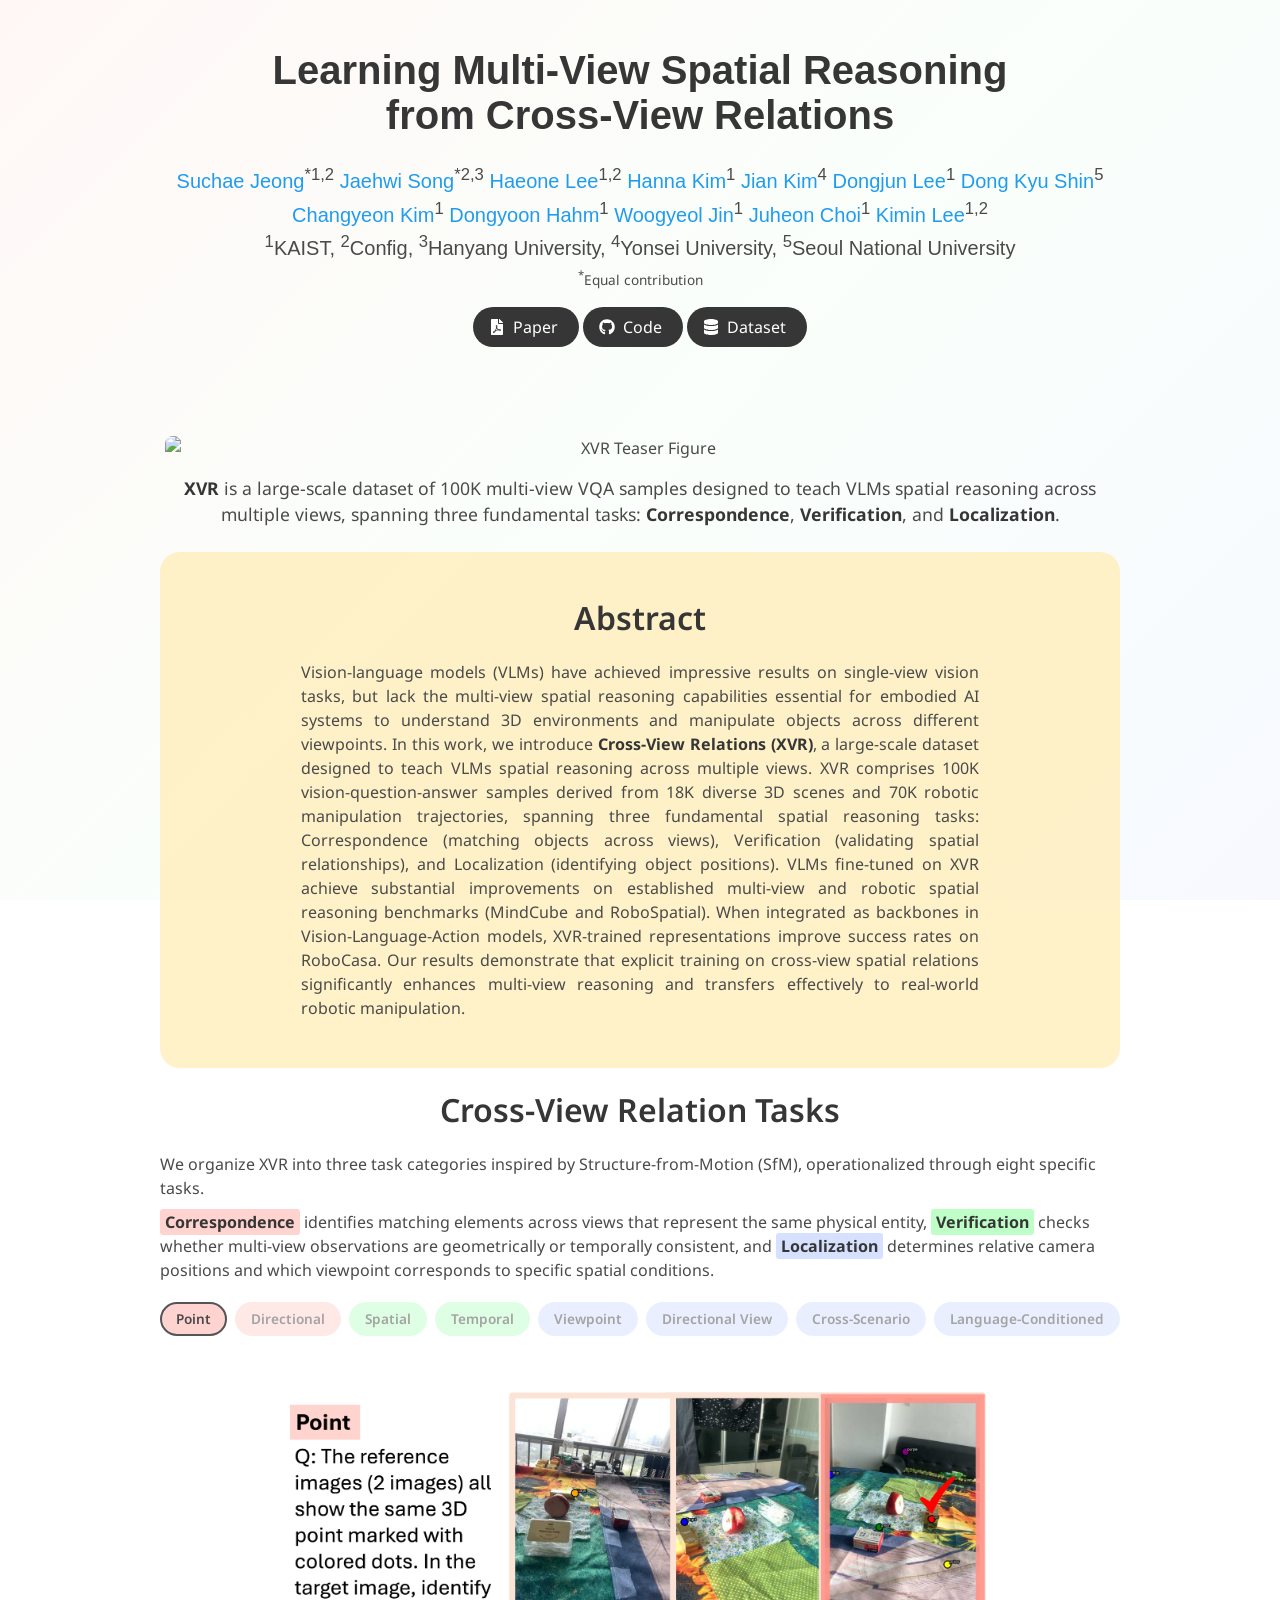
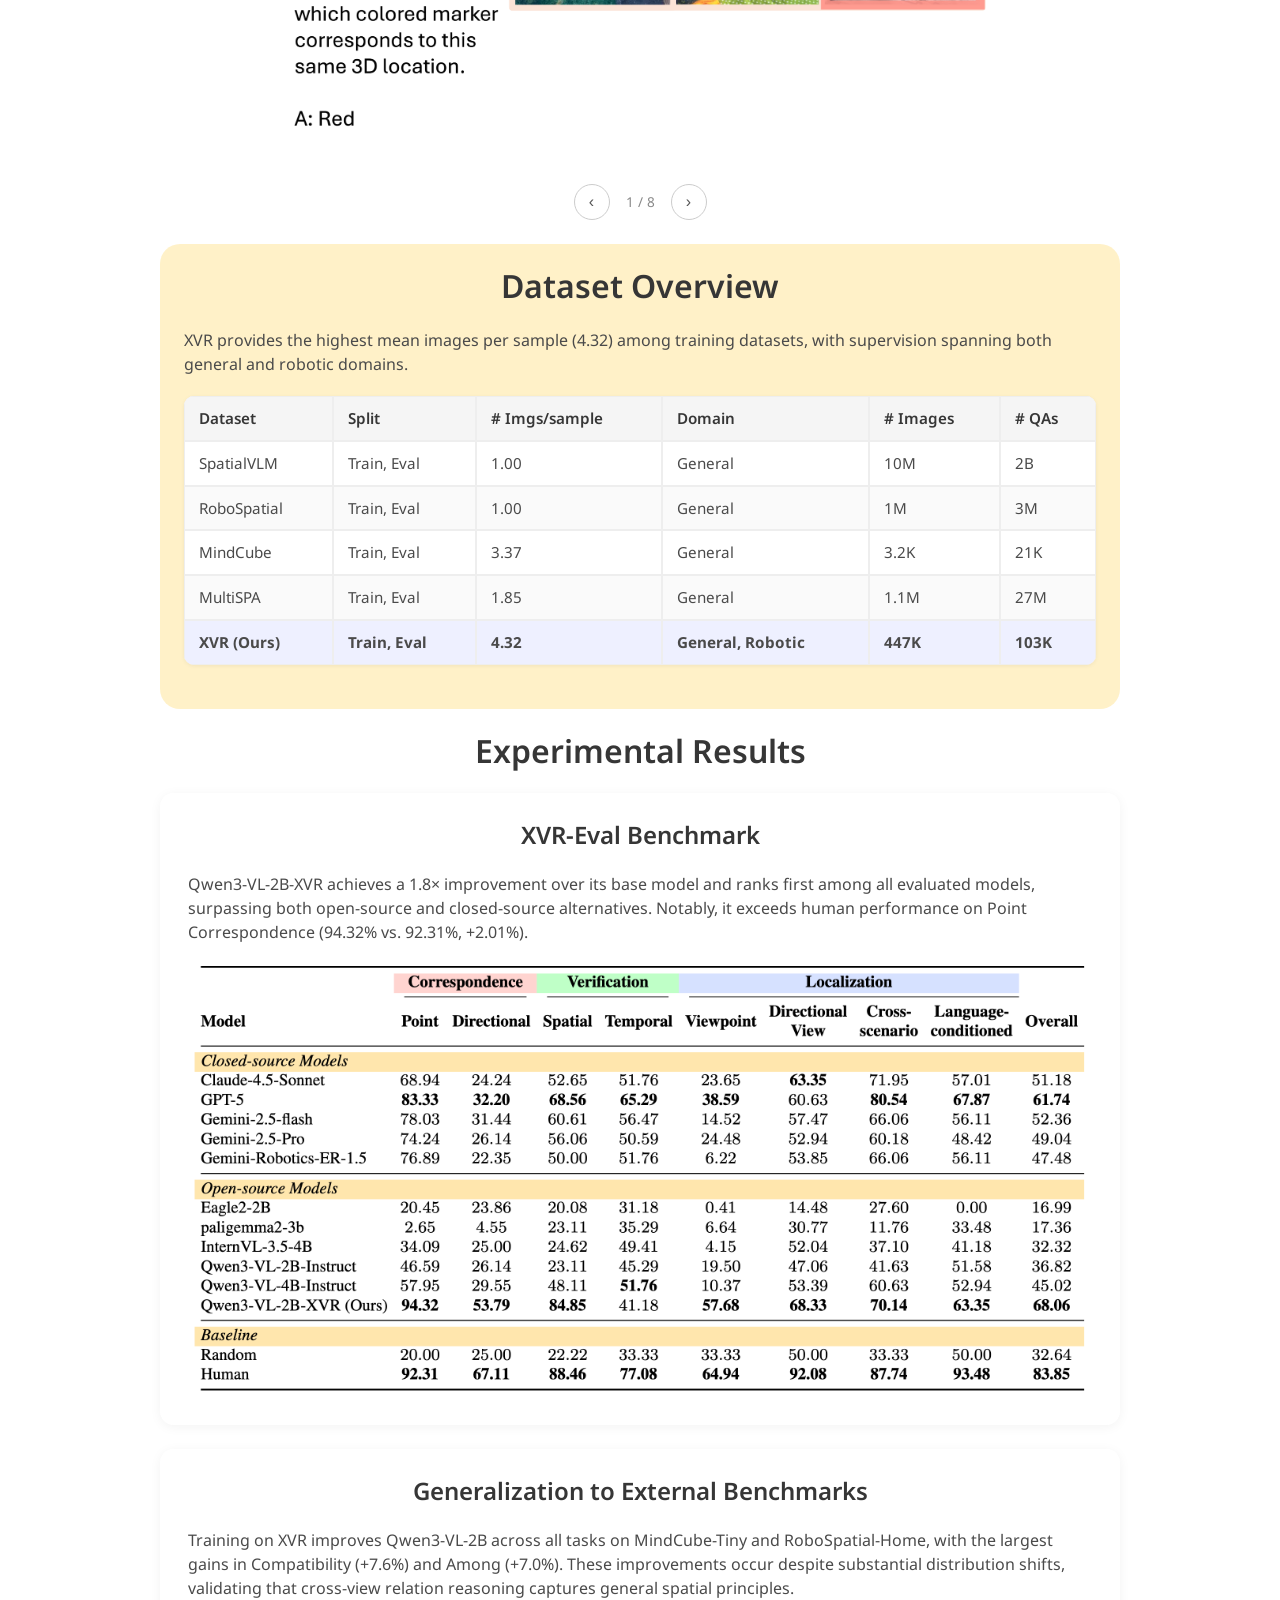
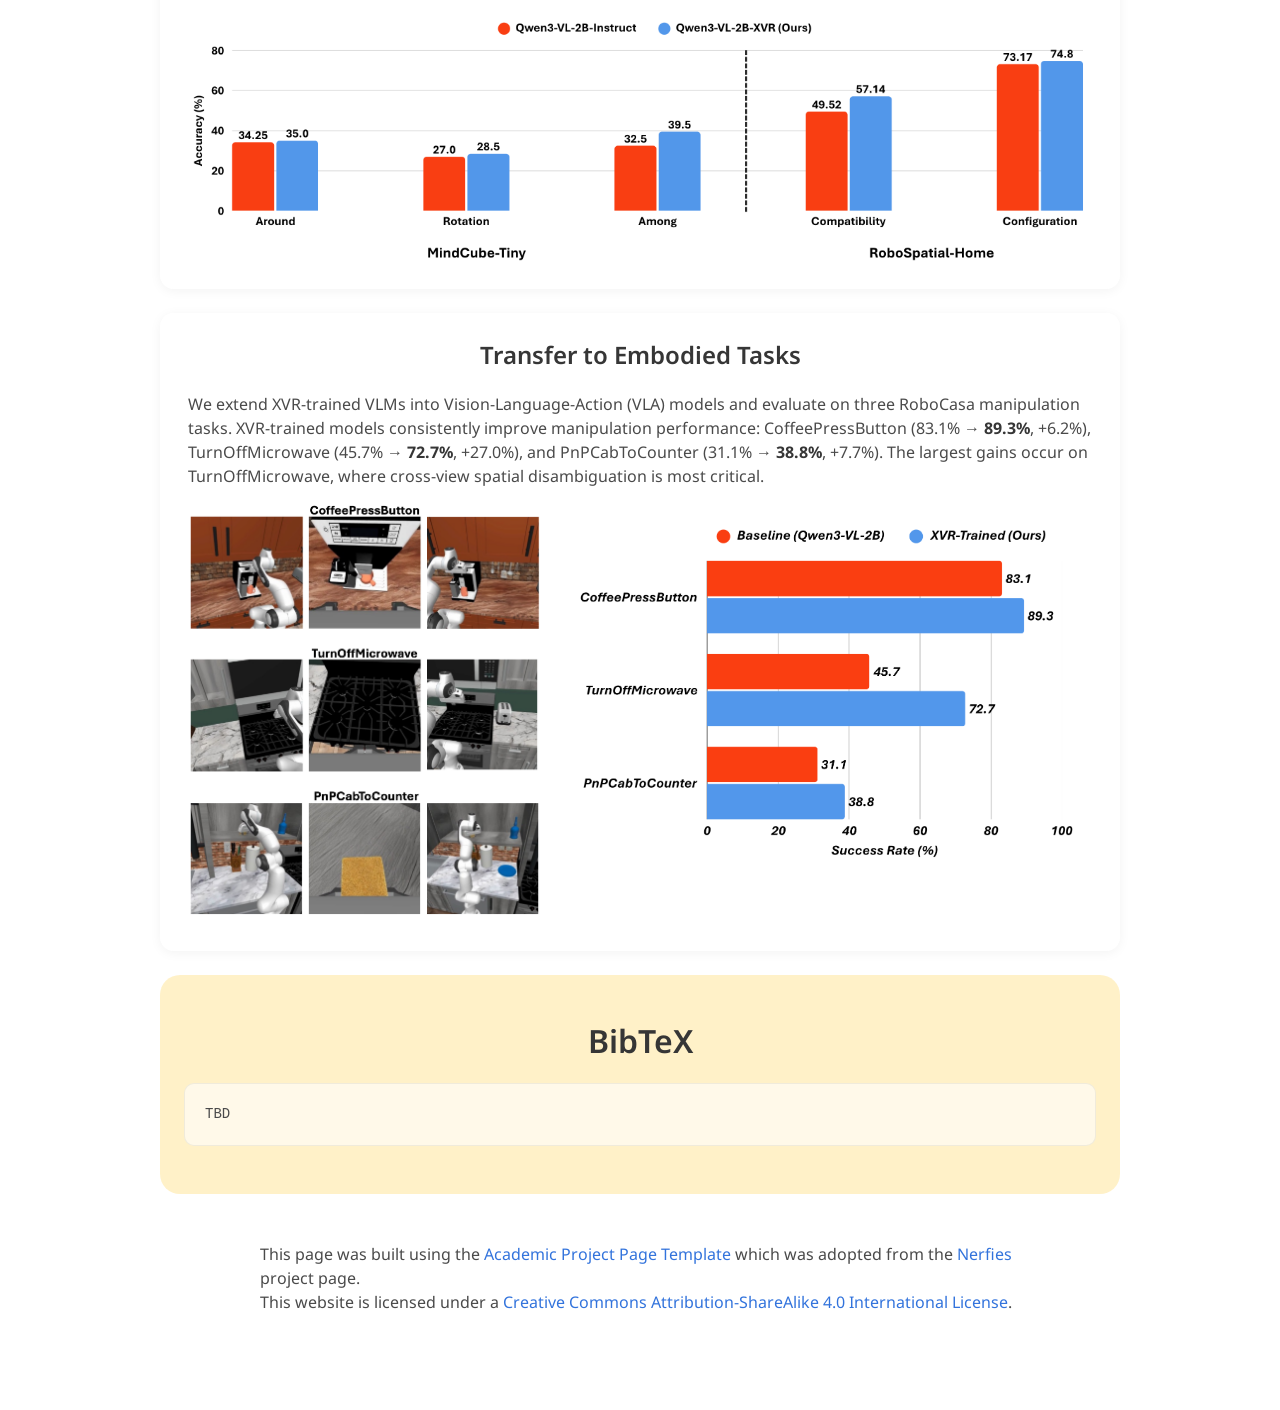
==== index.html @ e88193cd "style: tune card section background to warm yellow with 0.9 opacity" ====
<!doctype html>
<html>
  <head>
    <meta charset="utf-8" />
    <meta
      name="description"
      content="XVR is a large-scale dataset of 100K multi-view VQA samples designed to teach VLMs spatial reasoning across multiple views."
    />
    <meta
      property="og:title"
      content="Learning Multi-View Spatial Reasoning from Cross-View Relations"
    />
    <meta
      property="og:description"
      content="XVR: Cross-View Relations Dataset"
    />
    <meta property="og:url" content="https://cross-view-relations.github.io/" />
    <meta property="og:image" content="static/images/teaser.png" />
    <meta property="og:image:width" content="1200" />
    <meta property="og:image:height" content="630" />

    <meta
      name="keywords"
      content="multi-view spatial reasoning, VLM, cross-view relations, dataset, robotics"
    />
    <meta name="viewport" content="width=device-width, initial-scale=1" />
    <title>
      XVR: Learning Multi-View Spatial Reasoning from Cross-View Relations
    </title>
    <link rel="icon" type="image/png" href="static/images/xvr.png" />
    <link
      href="https://fonts.googleapis.com/css?family=Google+Sans|Noto+Sans|Castoro"
      rel="stylesheet"
    />

    <style>
      /* Smooth scroll */
      html {
        scroll-behavior: smooth;
      }

      img {
        max-width: 100%;
        height: auto;
      }

      /* Full page gradient background */
      body {
        background: linear-gradient(135deg,
          rgba(255,212,208,0.18) 0%,
          rgba(190,255,200,0.08) 50%,
          rgba(214,225,255,0.2) 100%);
        background-attachment: fixed;
      }

      /* Card sections */
      .card-section {
        background-color: rgba(255,240,195,0.9) !important;
        border-radius: 20px;
        max-width: 960px;
        margin: 0 auto;
      }

      /* Rounded corners on content images */
      .container img {
        border-radius: 8px;
      }

      /* Hero gradient using paper's 3 task colors */
      .hero-top {
        position: relative;
      }

      /* Sticky mini nav */
      .mini-nav {
        position: fixed;
        top: 0;
        left: 0;
        right: 0;
        z-index: 100;
        background: rgba(255,255,255,0.92);
        backdrop-filter: blur(10px);
        -webkit-backdrop-filter: blur(10px);
        border-bottom: 1px solid rgba(0,0,0,0.06);
        padding: 8px 0;
        transform: translateY(-100%);
        transition: transform 0.3s;
      }
      .mini-nav.is-visible {
        transform: translateY(0);
      }
      .mini-nav-inner {
        display: flex;
        justify-content: center;
        gap: 24px;
        font-size: 0.85em;
        font-weight: 500;
      }
      .mini-nav-inner a {
        color: #555;
        text-decoration: none;
        transition: color 0.2s;
      }
      .mini-nav-inner a:hover {
        color: #111;
      }

      /* Fade-in on scroll */
      .fade-section {
        opacity: 0;
        transform: translateY(24px);
        transition: opacity 0.6s ease, transform 0.6s ease;
      }
      .fade-section.is-visible {
        opacity: 1;
        transform: translateY(0);
      }

      /* Result cards */
      .result-card {
        background: rgba(255,255,255,0.6);
        border-radius: 14px;
        padding: 28px;
        box-shadow: 0 2px 12px rgba(0,0,0,0.05);
        margin-top: 24px;
      }
      .result-card h3 {
        margin-top: 0 !important;
      }

      .dataset-table {
        width: 100%;
        border-collapse: separate;
        border-spacing: 0;
        margin: 20px 0;
        font-size: 0.95em;
        border-radius: 10px;
        overflow: hidden;
        box-shadow: 0 1px 4px rgba(0,0,0,0.06);
      }

      .dataset-table th,
      .dataset-table td {
        border: 1px solid #eee;
        padding: 10px 14px;
        text-align: center;
      }

      .dataset-table th {
        background-color: #f5f5f5;
        color: #363636;
        font-weight: 600;
      }

      .dataset-table tr:nth-child(even) {
        background-color: #fafafa;
      }

      .dataset-table tr:nth-child(odd) {
        background-color: #ffffff;
      }

      .dataset-table tr:last-child {
        font-weight: bold;
        background-color: #eef0ff;
      }

      .robocasa-row {
        display: flex;
        gap: 20px;
        align-items: flex-start;
        margin-top: 15px;
      }
      .robocasa-row > div:first-child {
        flex: 4;
      }
      .robocasa-row > div:last-child {
        flex: 6;
      }
      @media (max-width: 768px) {
        .robocasa-row {
          flex-direction: column;
        }
      }

      /* Task viewer */
      .task-viewer {
        margin-top: 20px;
      }
      .task-pills {
        display: flex;
        justify-content: center;
        gap: 8px;
        flex-wrap: wrap;
        margin-bottom: 16px;
      }
      .task-pill {
        padding: 5px 14px;
        border-radius: 20px;
        font-size: 0.85em;
        font-weight: 600;
        cursor: pointer;
        border: 2px solid transparent;
        opacity: 0.5;
        transition: opacity 0.2s, border-color 0.2s;
        user-select: none;
      }
      .task-pill:hover {
        opacity: 0.8;
      }
      .task-pill.is-active {
        opacity: 1;
        border-color: #555;
      }
      .task-slide {
        display: none;
        text-align: center;
        height: 420px;
        align-items: center;
        justify-content: center;
      }
      .task-slide.is-active {
        display: flex;
      }
      .task-slide img {
        max-width: 700px;
        max-height: 420px;
        display: inline-block;
        object-fit: contain;
      }
      .task-nav {
        display: flex;
        justify-content: center;
        align-items: center;
        gap: 16px;
        margin-top: 12px;
      }
      .task-nav button {
        background: none;
        border: 1px solid #ccc;
        border-radius: 50%;
        width: 36px;
        height: 36px;
        cursor: pointer;
        font-size: 1em;
        color: #555;
        transition: background 0.2s;
      }
      .task-nav button:hover {
        background: #f0f0f0;
      }
      .task-nav .task-counter {
        font-size: 0.85em;
        color: #888;
      }

      /* BibTeX block */
      #BibTeX pre {
        border-radius: 10px;
        background: rgba(255,255,255,0.6);
        border: 1px solid rgba(0,0,0,0.06);
        padding: 20px;
      }

      /* Transparent backgrounds for non-card sections */
      .hero:not(.card-section),
      .section:not(.card-section),
      .footer {
        background-color: transparent !important;
      }
    </style>

    <link rel="stylesheet" href="static/css/bulma.min.css" />
    <link rel="stylesheet" href="static/css/bulma-carousel.min.css" />
    <link rel="stylesheet" href="static/css/bulma-slider.min.css" />
    <link rel="stylesheet" href="static/css/fontawesome.all.min.css" />
    <link
      rel="stylesheet"
      href="https://cdn.jsdelivr.net/gh/jpswalsh/academicons@1/css/academicons.min.css"
    />
    <link rel="stylesheet" href="static/css/index.css" />

    <script src="https://ajax.googleapis.com/ajax/libs/jquery/3.5.1/jquery.min.js"></script>
    <script defer src="static/js/fontawesome.all.min.js"></script>
    <script src="static/js/bulma-carousel.min.js"></script>
    <script src="static/js/bulma-slider.min.js"></script>
    <script src="static/js/index.js"></script>
  </head>

  <body>
    <!-- Mini Navigation -->
    <nav class="mini-nav" id="miniNav">
      <div class="mini-nav-inner">
        <a href="#abstract">Abstract</a>
        <a href="#tasks">Tasks</a>
        <a href="#dataset">Dataset</a>
        <a href="#results">Results</a>
        <a href="#BibTeX">BibTeX</a>
      </div>
    </nav>

    <div class="hero-top">
    <!-- Hero Section -->
    <section class="hero">
      <div class="hero-body">
        <div class="container is-max-desktop">
          <div class="columns is-centered">
            <div class="column has-text-centered">
              <h2 class="title is-2 publication-title">
                Learning Multi-View Spatial Reasoning<br />from Cross-View
                Relations
              </h2>
              <div class="is-size-5 publication-authors">
                <span class="author-block"
                  ><a
                    href="https://sites.google.com/view/suchaejeong"
                    target="_blank"
                    >Suchae Jeong</a
                  ><sup>*1,2</sup></span
                >
                <span class="author-block"
                  ><a href="https://songjaehwi.github.io/" target="_blank"
                    >Jaehwi Song</a
                  ><sup>*2,3</sup></span
                >
                <span class="author-block"
                  ><a href="http://haeone.site/" target="_blank">Haeone Lee</a
                  ><sup>1,2</sup></span
                >
                <span class="author-block"
                  ><a href="https://gkssk3654.github.io/hanna/" target="_blank"
                    >Hanna Kim</a
                  ><sup>1</sup></span
                >
                <span class="author-block"
                  ><a href="https://jiankimr.github.io/" target="_blank"
                    >Jian Kim</a
                  ><sup>4</sup></span
                >
                <span class="author-block"
                  ><a href="https://dgjun32.github.io/" target="_blank"
                    >Dongjun Lee</a
                  ><sup>1</sup></span
                >
                <span class="author-block"
                  ><a href="https://donkeyu99.github.io/" target="_blank"
                    >Dong Kyu Shin</a
                  ><sup>5</sup></span
                >
                <span class="author-block"
                  ><a href="https://changyeon.site" target="_blank"
                    >Changyeon Kim</a
                  ><sup>1</sup></span
                >
                <span class="author-block"
                  ><a href="https://hahmdy.github.io" target="_blank"
                    >Dongyoon Hahm</a
                  ><sup>1</sup></span
                >
                <span class="author-block"
                  ><a href="https://wls04.github.io/" target="_blank"
                    >Woogyeol Jin</a
                  ><sup>1</sup></span
                >
                <span class="author-block"
                  ><a href="https://juheonchoi.com/" target="_blank"
                    >Juheon Choi</a
                  ><sup>1</sup></span
                >
                <span class="author-block"
                  ><a
                    href="https://sites.google.com/view/kiminlee"
                    target="_blank"
                    >Kimin Lee</a
                  ><sup>1,2</sup></span
                >
              </div>

              <div class="is-size-5 publication-authors">
                <span class="author-block"><sup>1</sup>KAIST,</span>
                <span class="author-block"><sup>2</sup>Config,</span>
                <span class="author-block"
                  ><sup>3</sup>Hanyang University,</span
                >
                <span class="author-block"><sup>4</sup>Yonsei University,</span>
                <span class="author-block"
                  ><sup>5</sup>Seoul National University</span
                >
              </div>

              <div style="font-size: 0.85rem; margin-top: 4px">
                <sup>*</sup>Equal contribution
              </div>

              <div class="column has-text-centered">
                <div class="publication-links">
                  <!-- Paper link -->
                  <span class="link-block">
                    <a
                      href="https://arxiv.org/pdf/2603.27967"
                      target="_blank"
                      class="external-link button is-normal is-rounded is-dark"
                    >
                      <span class="icon">
                        <i class="fas fa-file-pdf"></i>
                      </span>
                      <span>Paper</span>
                    </a>
                  </span>

                  <!-- Code link -->
                  <span class="link-block">
                    <a
                      href="https://github.com/songjaehwi/XVR"
                      class="external-link button is-normal is-rounded is-dark"
                    >
                      <span class="icon"><i class="fab fa-github"></i></span>
                      <span>Code</span>
                    </a>
                  </span>

                  <!-- Dataset link -->
                  <span class="link-block">
                    <a
                      href="https://cross-view-relations.github.io"
                      class="external-link button is-normal is-rounded is-dark"
                    >
                      <span class="icon"><i class="fas fa-database"></i></span>
                      <span>Dataset</span>
                    </a>
                  </span>
                </div>
              </div>
            </div>
          </div>
        </div>
      </div>
    </section>
    <!-- End Hero Section -->

    <!-- Teaser Section -->
    <section class="hero is-small">
      <div class="hero-body">
        <div class="container is-max-desktop has-text-centered">
          <img
            src="static/images/teaser.png"
            alt="XVR Teaser Figure"
            style="
              display: block;
              margin: 0 auto;
              width: 100%;
              height: auto;
              max-width: 950px;
            "
          />
          <p
            class="has-text-centered"
            style="margin-top: 15px; font-size: 1.1em"
          >
            <strong>XVR</strong> is a large-scale dataset of 100K multi-view VQA
            samples designed to teach VLMs spatial reasoning across multiple
            views, spanning three fundamental tasks:
            <strong>Correspondence</strong>, <strong>Verification</strong>, and
            <strong>Localization</strong>.
          </p>
        </div>
      </div>
    </section>
    <!-- End Teaser Section -->
    </div>

    <!-- Abstract -->
    <section class="section hero card-section fade-section" id="abstract">
      <div class="container is-max-desktop">
        <div class="columns is-centered has-text-centered is-vcentered">
          <div class="column is-three-quarters">
            <h2 class="title is-3">Abstract</h2>
            <div class="content has-text-justified">
              <p>
                Vision-language models (VLMs) have achieved impressive results
                on single-view vision tasks, but lack the multi-view spatial
                reasoning capabilities essential for embodied AI systems to
                understand 3D environments and manipulate objects across
                different viewpoints. In this work, we introduce
                <strong>Cross-View Relations (XVR)</strong>, a large-scale
                dataset designed to teach VLMs spatial reasoning across multiple
                views. XVR comprises 100K vision-question-answer samples derived
                from 18K diverse 3D scenes and 70K robotic manipulation
                trajectories, spanning three fundamental spatial reasoning
                tasks: Correspondence (matching objects across views),
                Verification (validating spatial relationships), and
                Localization (identifying object positions). VLMs fine-tuned on
                XVR achieve substantial improvements on established multi-view
                and robotic spatial reasoning benchmarks (MindCube and
                RoboSpatial). When integrated as backbones in
                Vision-Language-Action models, XVR-trained representations
                improve success rates on RoboCasa. Our results demonstrate that
                explicit training on cross-view spatial relations significantly
                enhances multi-view reasoning and transfers effectively to
                real-world robotic manipulation.
              </p>
            </div>
          </div>
        </div>
      </div>
    </section>
    <!-- End Abstract -->

    <!-- Cross-View Relation Tasks -->
    <section class="hero is-small fade-section" id="tasks">
      <div class="hero-body">
        <div class="container is-max-desktop">
          <h2 class="title is-3">Cross-View Relation Tasks</h2>

          <div>
            <p>
              We organize XVR into three task categories inspired by
              Structure-from-Motion (SfM), operationalized through eight
              specific tasks.
            </p>
            <p style="margin-top: 10px">
              <strong style="background-color: rgb(255,212,208); padding: 2px 5px; border-radius: 3px;">Correspondence</strong> identifies matching elements
              across views that represent the same physical entity,
              <strong style="background-color: rgb(190,255,200); padding: 2px 5px; border-radius: 3px;">Verification</strong> checks whether multi-view
              observations are geometrically or temporally consistent, and
              <strong style="background-color: rgb(214,225,255); padding: 2px 5px; border-radius: 3px;">Localization</strong> determines relative camera
              positions and which viewpoint corresponds to specific spatial
              conditions.
            </p>

            <div class="task-viewer" id="taskViewer">
              <div class="task-pills">
                <span class="task-pill is-active" data-index="0" style="background:rgb(255,212,208)">Point</span>
                <span class="task-pill" data-index="1" style="background:rgb(255,212,208)">Directional</span>
                <span class="task-pill" data-index="2" style="background:rgb(190,255,200)">Spatial</span>
                <span class="task-pill" data-index="3" style="background:rgb(190,255,200)">Temporal</span>
                <span class="task-pill" data-index="4" style="background:rgb(214,225,255)">Viewpoint</span>
                <span class="task-pill" data-index="5" style="background:rgb(214,225,255)">Directional View</span>
                <span class="task-pill" data-index="6" style="background:rgb(214,225,255)">Cross-Scenario</span>
                <span class="task-pill" data-index="7" style="background:rgb(214,225,255)">Language-Conditioned</span>
              </div>
              <div class="task-slide is-active"><img src="static/images/tasks_1.png" alt="Point" /></div>
              <div class="task-slide"><img src="static/images/tasks_2.png" alt="Directional" /></div>
              <div class="task-slide"><img src="static/images/tasks_3.png" alt="Spatial" /></div>
              <div class="task-slide"><img src="static/images/tasks_4.png" alt="Temporal" /></div>
              <div class="task-slide"><img src="static/images/tasks_5.png" alt="Viewpoint" /></div>
              <div class="task-slide"><img src="static/images/tasks_6.png" alt="Directional View" /></div>
              <div class="task-slide"><img src="static/images/tasks_7.png" alt="Cross-Scenario" /></div>
              <div class="task-slide"><img src="static/images/tasks_8.png" alt="Language-Conditioned" /></div>
              <div class="task-nav">
                <button id="taskPrev">&#8249;</button>
                <span class="task-counter">1 / 8</span>
                <button id="taskNext">&#8250;</button>
              </div>
            </div>
          </div>
        </div>
      </div>
    </section>
    <!-- End Cross-View Relation Tasks -->

    <!-- Dataset Overview -->
    <section class="hero is-small card-section fade-section" id="dataset">
      <div class="hero-body">
        <div class="container is-max-desktop">
          <h2 class="title is-3">Dataset Overview</h2>

          <div>
            <p>
              XVR provides the highest mean images per sample (4.32) among
              training datasets, with supervision spanning both general and
              robotic domains.
            </p>

            <table class="dataset-table" style="margin-top: 20px">
              <thead>
                <tr>
                  <th>Dataset</th>
                  <th>Split</th>
                  <th># Imgs/sample</th>
                  <th>Domain</th>
                  <th># Images</th>
                  <th># QAs</th>
                </tr>
              </thead>
              <tbody>
                <tr>
                  <td>SpatialVLM</td>
                  <td>Train, Eval</td>
                  <td>1.00</td>
                  <td>General</td>
                  <td>10M</td>
                  <td>2B</td>
                </tr>
                <tr>
                  <td>RoboSpatial</td>
                  <td>Train, Eval</td>
                  <td>1.00</td>
                  <td>General</td>
                  <td>1M</td>
                  <td>3M</td>
                </tr>
                <tr>
                  <td>MindCube</td>
                  <td>Train, Eval</td>
                  <td>3.37</td>
                  <td>General</td>
                  <td>3.2K</td>
                  <td>21K</td>
                </tr>
                <tr>
                  <td>MultiSPA</td>
                  <td>Train, Eval</td>
                  <td>1.85</td>
                  <td>General</td>
                  <td>1.1M</td>
                  <td>27M</td>
                </tr>
                <tr>
                  <td>XVR (Ours)</td>
                  <td>Train, Eval</td>
                  <td>4.32</td>
                  <td>General, Robotic</td>
                  <td>447K</td>
                  <td>103K</td>
                </tr>
              </tbody>
            </table>
          </div>
        </div>
      </div>
    </section>
    <!-- End Dataset Overview -->

    <!-- Experimental Results -->
    <section class="hero is-small fade-section" id="results">
      <div class="hero-body">
        <div class="container is-max-desktop">
          <h2 class="title is-3">Experimental Results</h2>

          <!-- XVR-Eval -->
          <div class="result-card">
            <h3 class="title is-4">XVR-Eval Benchmark</h3>
            <p>
              Qwen3-VL-2B-XVR achieves a 1.8&times; improvement over its base
              model and ranks first among all evaluated models, surpassing both
              open-source and closed-source alternatives. Notably, it exceeds
              human performance on Point Correspondence
              (94.32% vs. 92.31%, +2.01%).
            </p>
            <div style="margin-top: 15px; text-align: center">
              <img
                src="static/images/xvr_eval.png"
                alt="XVR-Eval performance comparison"
                style="
                  display: block;
                  margin: 0 auto;
                  width: 100%;
                  height: auto;
                  max-width: 1000px;
                "
              />
            </div>
          </div>

          <!-- Generalization -->
          <div class="result-card">
            <h3 class="title is-4">Generalization to External Benchmarks</h3>
            <p>
              Training on XVR improves Qwen3-VL-2B across all tasks on
              MindCube-Tiny and RoboSpatial-Home, with the largest gains in
              Compatibility (+7.6%) and Among (+7.0%). These improvements occur
              despite substantial distribution shifts, validating that
              cross-view relation reasoning captures general spatial principles.
            </p>
            <div style="margin-top: 15px; text-align: center">
              <img
                src="static/images/generalization.png"
                alt="MindCube-Tiny and RoboSpatial-Home results"
                style="
                  display: block;
                  margin: 0 auto;
                  width: 100%;
                  height: auto;
                  max-width: 1000px;
                "
              />
            </div>
          </div>

          <!-- Transfer to Embodied Tasks -->
          <div class="result-card">
            <h3 class="title is-4">Transfer to Embodied Tasks</h3>
            <p>
              We extend XVR-trained VLMs into Vision-Language-Action (VLA)
              models and evaluate on three RoboCasa manipulation tasks.
              XVR-trained models consistently improve manipulation performance:
              CoffeePressButton (83.1% &rarr; <strong>89.3%</strong>, +6.2%),
              TurnOffMicrowave (45.7% &rarr; <strong>72.7%</strong>, +27.0%),
              and PnPCabToCounter (31.1% &rarr; <strong>38.8%</strong>, +7.7%).
              The largest gains occur on TurnOffMicrowave, where cross-view
              spatial disambiguation is most critical.
            </p>

            <!-- robocasa 두 이미지를 투컬럼 배치 -->
            <div class="robocasa-row">
              <div>
                <img
                  src="static/images/robocasa_tasks.png"
                  alt="Three manipulation tasks and camera-view configurations"
                />
              </div>
              <div>
                <img
                  src="static/images/robocasa_results.png"
                  alt="RoboCasa VLA Performance"
                />
              </div>
            </div>
          </div>
        </div>
      </div>
    </section>
    <!-- End Experimental Results -->

    <!-- BibTeX -->
    <section class="section card-section" id="BibTeX">
      <div class="container is-max-desktop">
        <h2 class="title">BibTeX</h2>
        <pre><code>TBD</code></pre>
      </div>
    </section>
    <!-- End BibTeX -->

    <footer class="footer">
      <div class="container">
        <div class="columns is-centered">
          <div class="column is-8">
            <div class="content">
              <p>
                This page was built using the
                <a
                  href="https://github.com/eliahuhorwitz/Academic-project-page-template"
                  target="_blank"
                  >Academic Project Page Template</a
                >
                which was adopted from the
                <a href="https://nerfies.github.io" target="_blank">Nerfies</a>
                project page. <br />
                This website is licensed under a
                <a
                  rel="license"
                  href="http://creativecommons.org/licenses/by-sa/4.0/"
                  target="_blank"
                  >Creative Commons Attribution-ShareAlike 4.0 International
                  License</a
                >.
              </p>
            </div>
          </div>
        </div>
      </div>
    </footer>
    <script>
      // Fade-in on scroll
      (function() {
        var sections = document.querySelectorAll('.fade-section');
        var observer = new IntersectionObserver(function(entries) {
          entries.forEach(function(entry) {
            if (entry.isIntersecting) {
              entry.target.classList.add('is-visible');
            }
          });
        }, { threshold: 0.1 });
        sections.forEach(function(s) { observer.observe(s); });
      })();

      // Sticky mini nav — show after scrolling past hero
      (function() {
        var nav = document.getElementById('miniNav');
        var hero = document.querySelector('.hero-top');
        window.addEventListener('scroll', function() {
          if (window.scrollY > hero.offsetHeight) {
            nav.classList.add('is-visible');
          } else {
            nav.classList.remove('is-visible');
          }
        });
      })();

      // Task viewer
      (function() {
        var viewer = document.getElementById('taskViewer');
        var pills = viewer.querySelectorAll('.task-pill');
        var slides = viewer.querySelectorAll('.task-slide');
        var counter = viewer.querySelector('.task-counter');
        var current = 0;

        function goTo(i) {
          pills[current].classList.remove('is-active');
          slides[current].classList.remove('is-active');
          current = (i + slides.length) % slides.length;
          pills[current].classList.add('is-active');
          slides[current].classList.add('is-active');
          counter.textContent = (current + 1) + ' / ' + slides.length;
        }

        pills.forEach(function(pill) {
          pill.addEventListener('click', function() {
            goTo(parseInt(this.dataset.index));
          });
        });

        document.getElementById('taskPrev').addEventListener('click', function() {
          goTo(current - 1);
        });
        document.getElementById('taskNext').addEventListener('click', function() {
          goTo(current + 1);
        });
      })();
    </script>
  </body>
</html>
---- static/css/index.css ----
body {
  font-family: 'Noto Sans', sans-serif;
}


.footer .icon-link {
  font-size: 25px;
  color: #000;
}

.duck_icon a {
  background-color: transparent;
}

.link-block a {
  margin-top: 5px;
  margin-bottom: 5px;
}

.main a {
  margin-top: 5px;
  margin-bottom: 5px;
}

.dnerf {
  font-variant: small-caps;
}


.teaser .hero-body {
  padding-top: 0;
  padding-bottom: 3rem;
}

.teaser {
  font-family: 'Google Sans', sans-serif;
}

.h-scrollbar {
  overflow-x: scroll;
  width: 300px;
}

.h-scrollbar div {
  width: 1000px;
  display: block;
}

.publication-title {}

.publication-banner {
  max-height: parent;

}

.publication-banner video {
  position: relative;
  left: auto;
  top: auto;
  transform: none;
  object-fit: fit;
}

.publication-header .hero-body {}

.publication-title {
  font-family: 'Google Sans', sans-serif;
}

.publication-authors {
  font-family: 'Google Sans', sans-serif;
}

.publication-venue {
  color: #555;
  width: fit-content;
  font-weight: bold;
}

.publication-awards {
  color: #ff3860;
  width: fit-content;
  font-weight: bolder;
}

.publication-authors {}

.publication-authors a {
  color: hsl(204, 86%, 53%) !important;
}

.publication-authors a:hover {
  text-decoration: underline;
}

.author-block {
  display: inline-block;
}

.publication-banner img {}

.publication-authors {
  /*color: #4286f4;*/
}

.publication-video {
  position: relative;
  width: 90%;
  height: 90%;
  padding-bottom: 30%;

  overflow: hidden;
  border-radius: 10px !important;

}

.responsive-image {
  max-width: 100%;
  height: auto;
}

.publication-video iframe {
  position: absolute;
  top: 0;
  left: 0;
  width: 100%;
  height: 100%;
}

.publication-body img {}

.results-carousel {
  overflow: hidden;
}

.results-carousel .item {
  margin: 5px;
  overflow: hidden;
  border: 1px solid #bbb;
  border-radius: 10px;
  padding: 0;
  font-size: 0;
}

.results-carousel video {
  margin: 0;
}


.interpolation-panel {
  background: #f5f5f5;
  border-radius: 10px;
}

.interpolation-panel .interpolation-image {
  width: 100%;
  border-radius: 5px;
}

.columns {
  background-color: transparent;
}

.interpolation-panel .slider {
  margin: 0 !important;
}

.interpolation-panel .slider {
  margin: 0 !important;
}

#interpolation-image-wrapper {
  width: 100%;
}

#interpolation-image-wrapper img {
  border-radius: 5px;
}


.infoCard {
  background: #fff;
  margin-bottom: 20px;
}
@media (min-width: 768px) {
  .infoCard {
    box-shadow: 0px 0px 15px 2px rgba(120,120,120,0.15);
  }
}
.infoCard .infoSubheadline {
  background: #f3f3f3;
  padding: 20px 30px;
}
.infoCard .infoSubheadline h1,
.infoCard .infoSubheadline h2,
.infoCard .infoSubheadline p {
  color: #888;
}
.infoCard .infoSubheadline h1 {
  font-weight: 500;
}
.infoCard .infoSubheadline h2,
.infoCard .infoSubheadline p {
  font-weight: 400;
}
.infoCard .infoSubheadline.backgrounded {
  background: #8970ef;
}
.infoCard .infoSubheadline.backgrounded h1,
.infoCard .infoSubheadline.backgrounded h2,
.infoCard .infoSubheadline.backgrounded p {
  color: #fff;
}
.infoCard .actLink {
  background: #8970ef;
}
.infoCard .actLink h1,
.infoCard .actLink h2,
.infoCard .actLink p,
.infoCard .actLink a {
  color: #fff;
}
.infoCard .actLink:hover {
  opacity: 0.9;
}
.infoCard .infoBody {
  padding: 30px;
}
.infoCard .infoBody >.infoHeadline {
  margin: 15px 0px;
}
.infoCard .infoBody >.infoHeadline h1,
.infoCard .infoBody >.infoHeadline h2,
.infoCard .infoBody >.infoHeadline p {
  margin: 5px 0px;
  font-weight: 600;
  color: #333;
}
.infoCard .infoBody >.infoHeadline h1 {
  font-size: 1.8em;
}
.infoCard .infoBody >.infoHeadline h2 {
  font-size: 1.4em;
  padding-bottom: 2px;
  border-bottom: 2px solid #ddd;
}
.infoCard .infoBody h2 {
  font-weight: 600;
  color: #666;
  font-size: 1.6em;
}
#contentCover .performanceTable {
  margin: 10px 0px auto;
}
#contentCover .performanceTable .institution {
  font-style: italic;
  font-weight: 300;
}
#contentCover .performanceTable .date {
  font-weight: normal;
}
#contentCover .performanceTable tr.human-row {
  background: #f5f5f5;
}
#contentCover .performanceTable td,
#contentCover .performanceTable th {
  text-align: center;
  max-width: 250px;
}
#contentCover ul.list-inline {
  margin-left: 0px;
  text-align: center;
}
#contentCover ul.list-inline li {
  padding-left: 2px;
  padding-right: 2px;
}
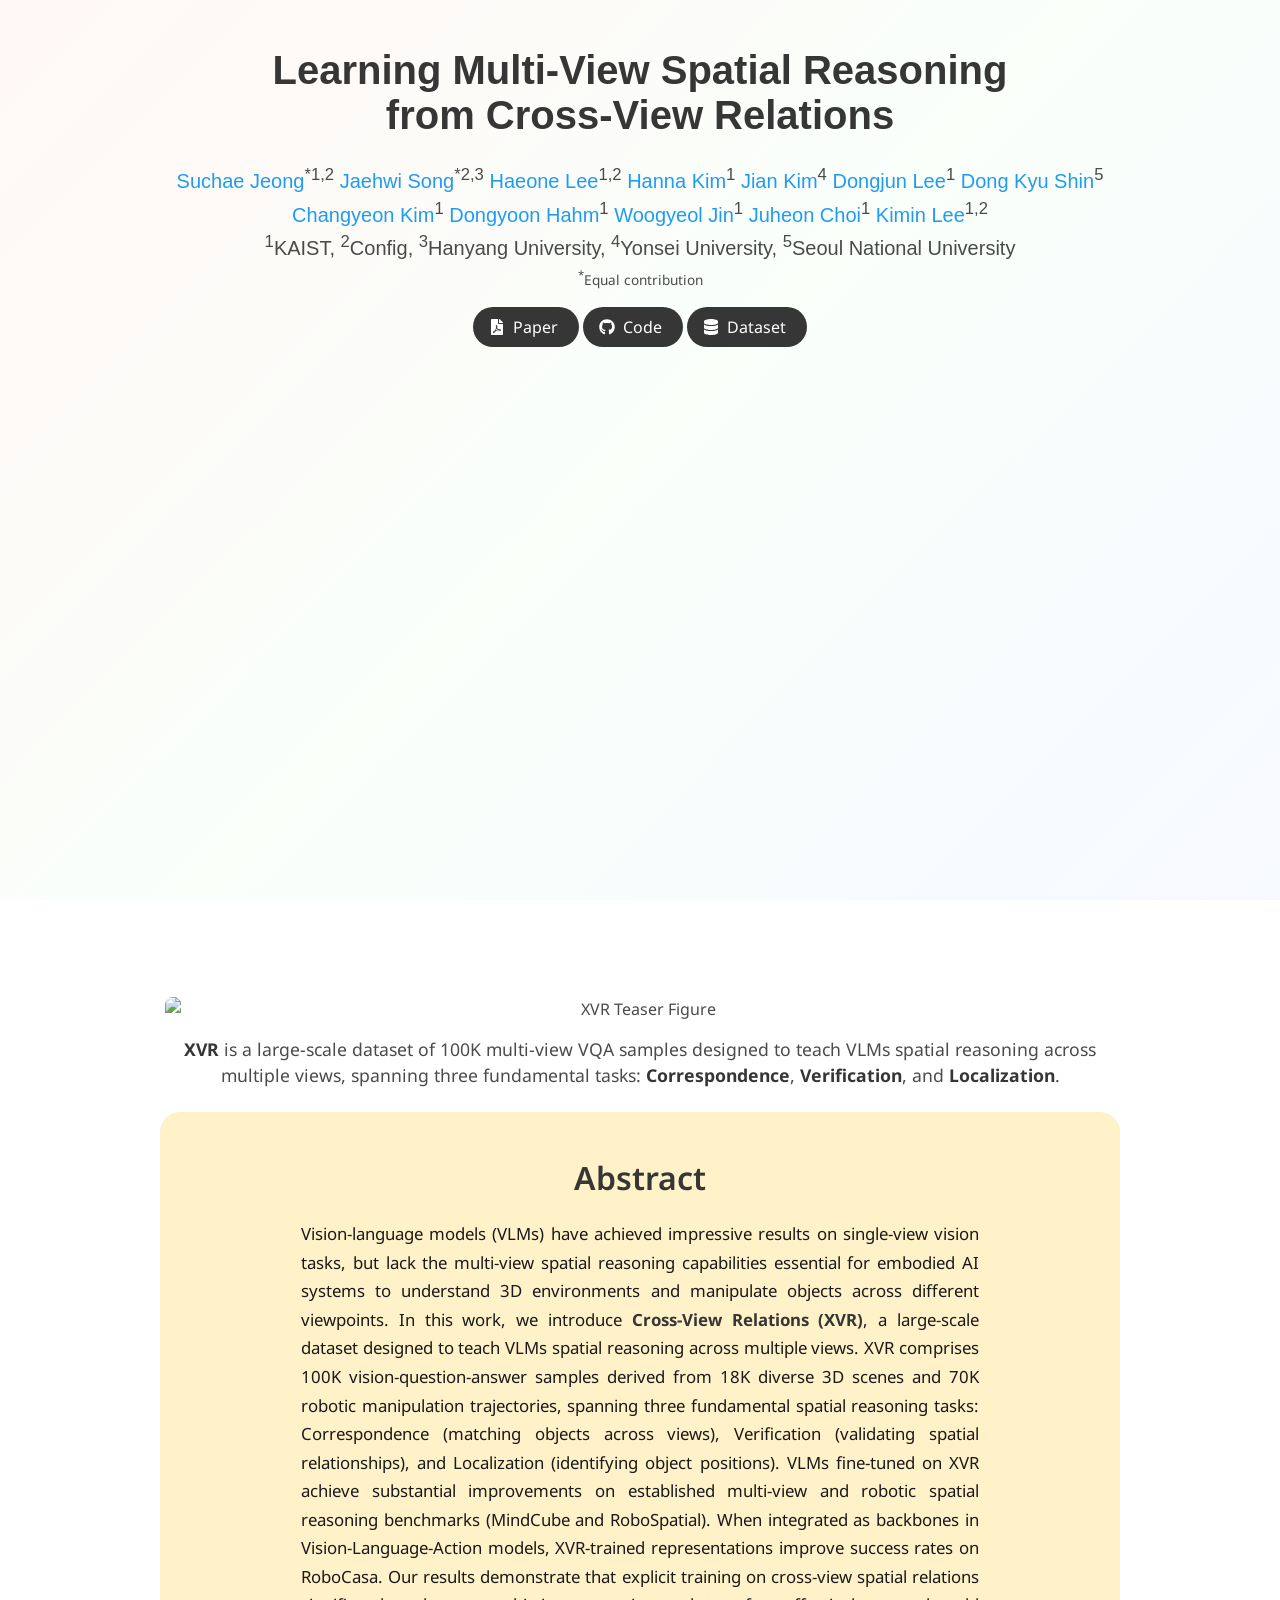
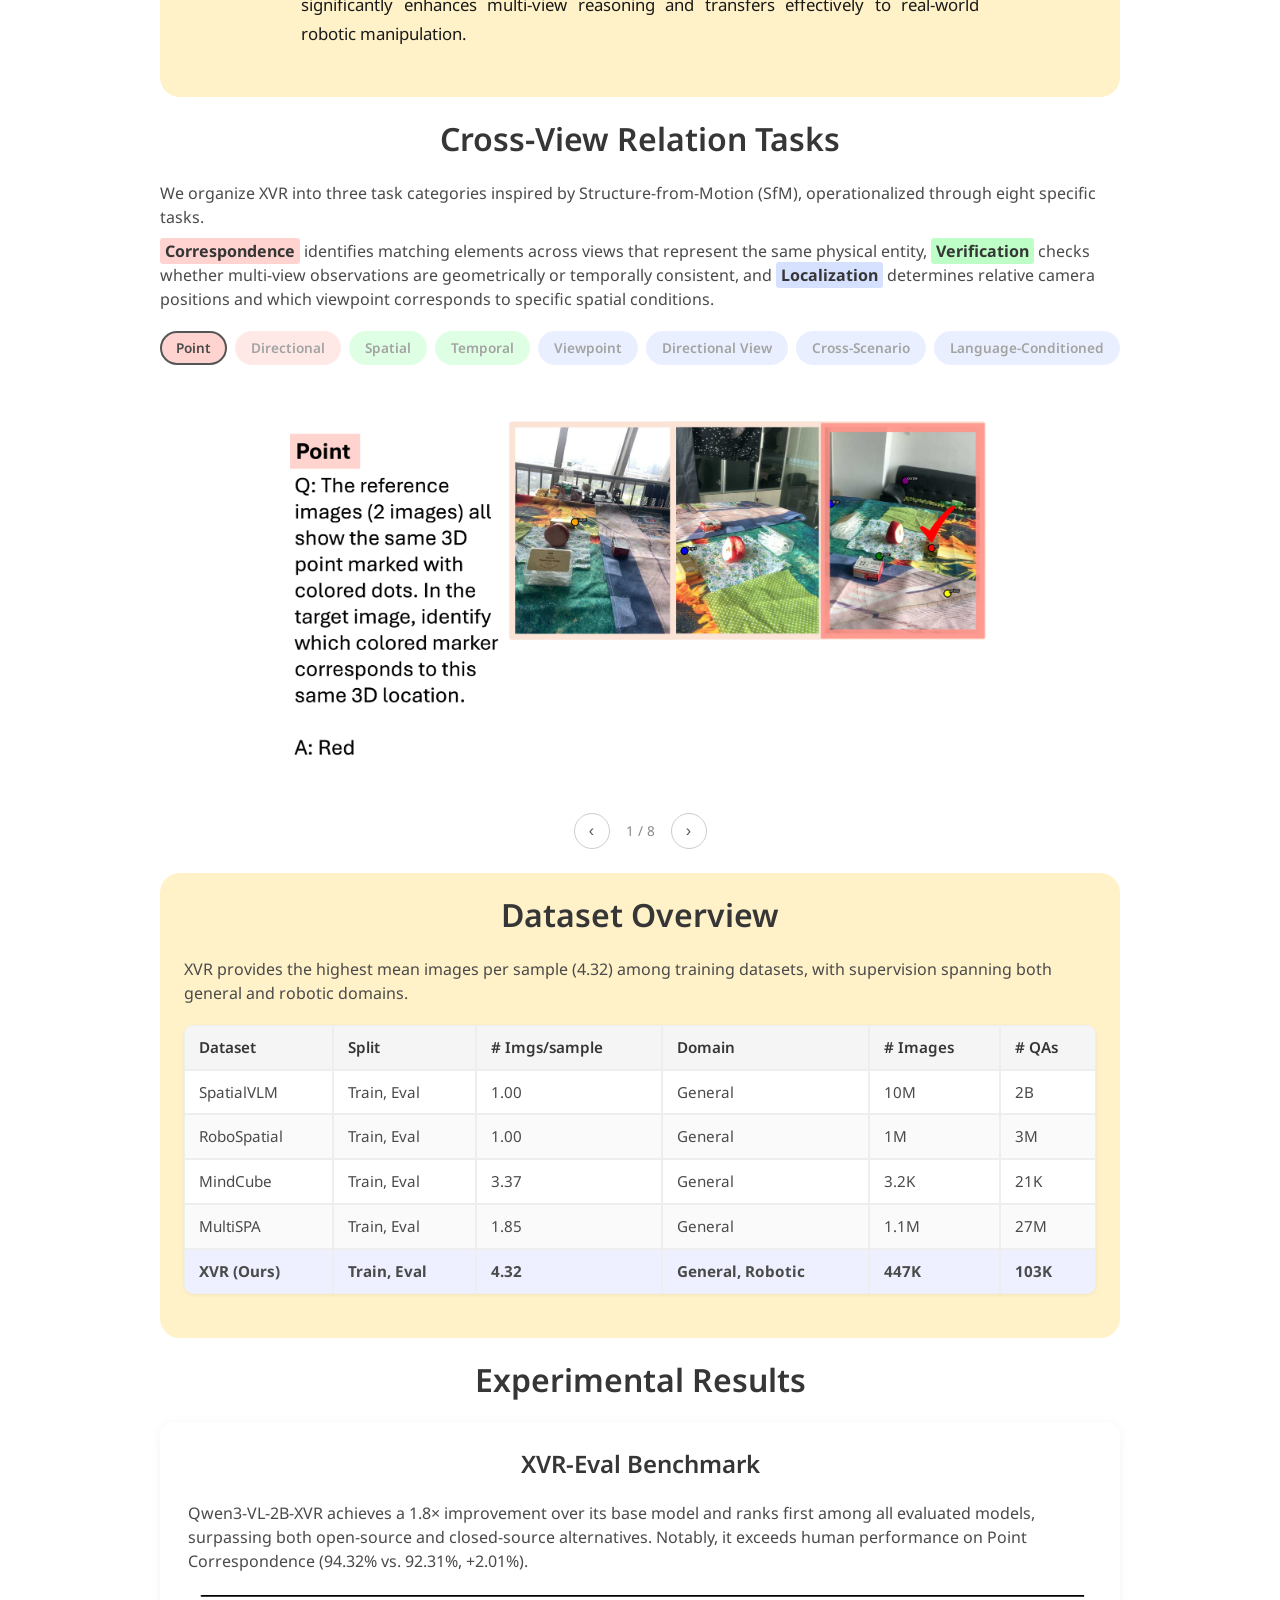
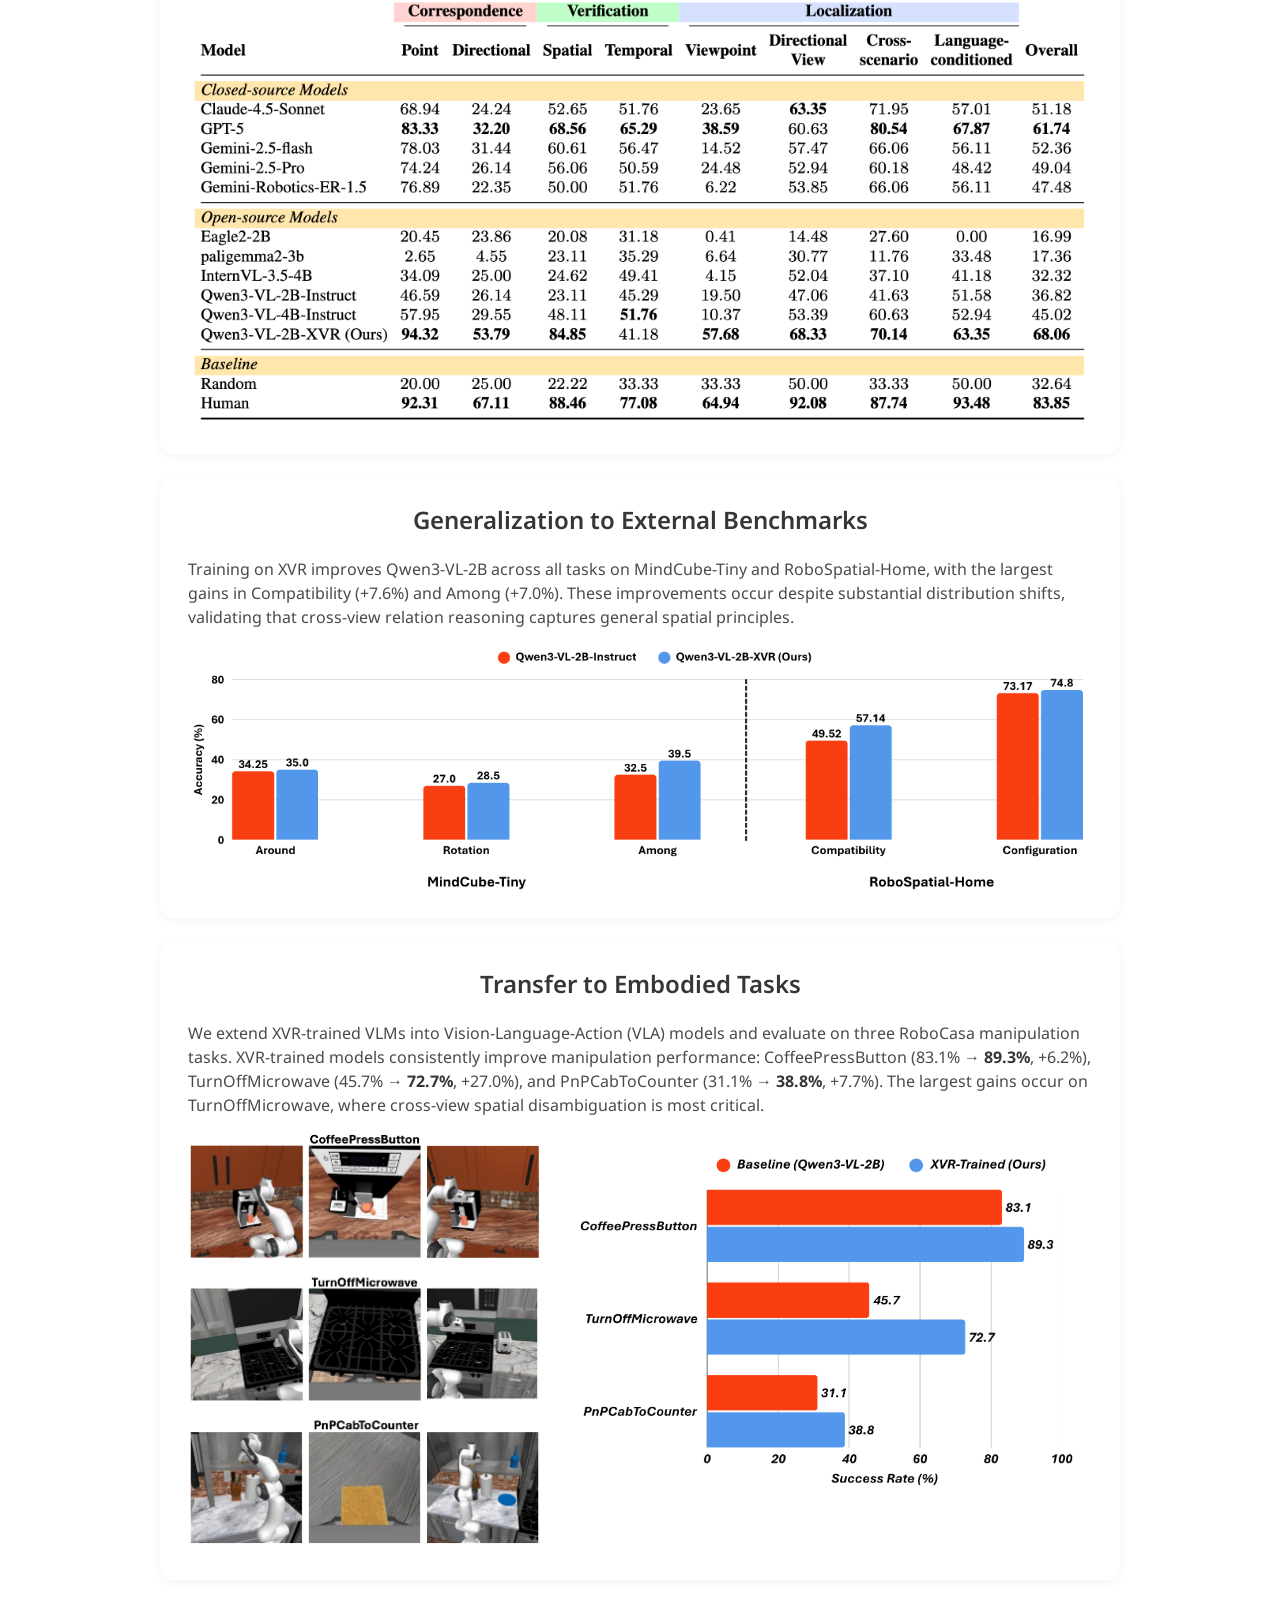
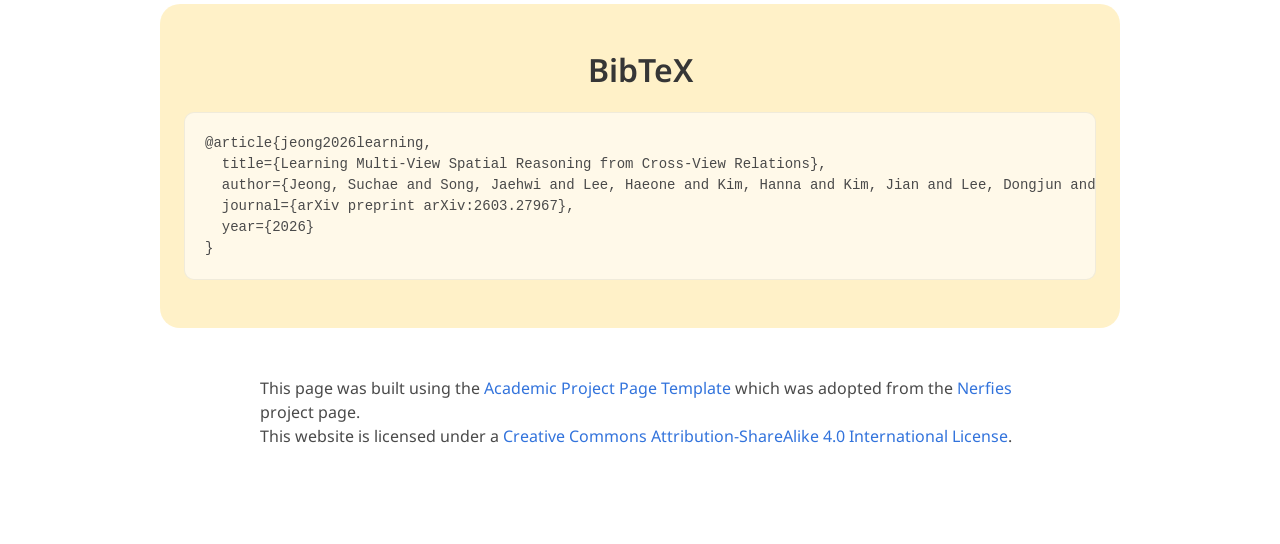
==== commit e6abb1f2: "feat: add YouTube video, improve abstract contrast, update BibTeX - Embed YouTube video between hero" ====
--- a/index.html
+++ b/index.html
@@ -268,6 +268,16 @@
       .footer {
         background-color: transparent !important;
       }
+
+      /* Stronger abstract body text */
+      #abstract .content,
+      #abstract .content p {
+        color: #1a1a1a;
+      }
+      #abstract .content p {
+        font-size: 1.05em;
+        line-height: 1.7;
+      }
     </style>
 
     <link rel="stylesheet" href="static/css/bulma.min.css" />
@@ -437,6 +447,42 @@
       </div>
     </section>
     <!-- End Hero Section -->
+
+    <!-- Video Section -->
+    <section class="hero is-small">
+      <div class="hero-body">
+        <div class="container is-max-desktop has-text-centered">
+          <div
+            style="
+              position: relative;
+              width: 100%;
+              max-width: 950px;
+              margin: 0 auto;
+              padding-bottom: 53.4%;
+              height: 0;
+              overflow: hidden;
+              border-radius: 8px;
+            "
+          >
+            <iframe
+              src="https://www.youtube.com/embed/HHJIFCg8jKc"
+              title="XVR Video"
+              frameborder="0"
+              allow="accelerometer; autoplay; clipboard-write; encrypted-media; gyroscope; picture-in-picture; web-share"
+              allowfullscreen
+              style="
+                position: absolute;
+                top: 0;
+                left: 0;
+                width: 100%;
+                height: 100%;
+              "
+            ></iframe>
+          </div>
+        </div>
+      </div>
+    </section>
+    <!-- End Video Section -->
 
     <!-- Teaser Section -->
     <section class="hero is-small">
@@ -727,7 +773,12 @@
     <section class="section card-section" id="BibTeX">
       <div class="container is-max-desktop">
         <h2 class="title">BibTeX</h2>
-        <pre><code>TBD</code></pre>
+        <pre><code>@article{jeong2026learning,
+  title={Learning Multi-View Spatial Reasoning from Cross-View Relations},
+  author={Jeong, Suchae and Song, Jaehwi and Lee, Haeone and Kim, Hanna and Kim, Jian and Lee, Dongjun and Shin, Dong Kyu and Kim, Changyeon and Hahm, Dongyoon and Jin, Woogyeol and others},
+  journal={arXiv preprint arXiv:2603.27967},
+  year={2026}
+}</code></pre>
       </div>
     </section>
     <!-- End BibTeX -->
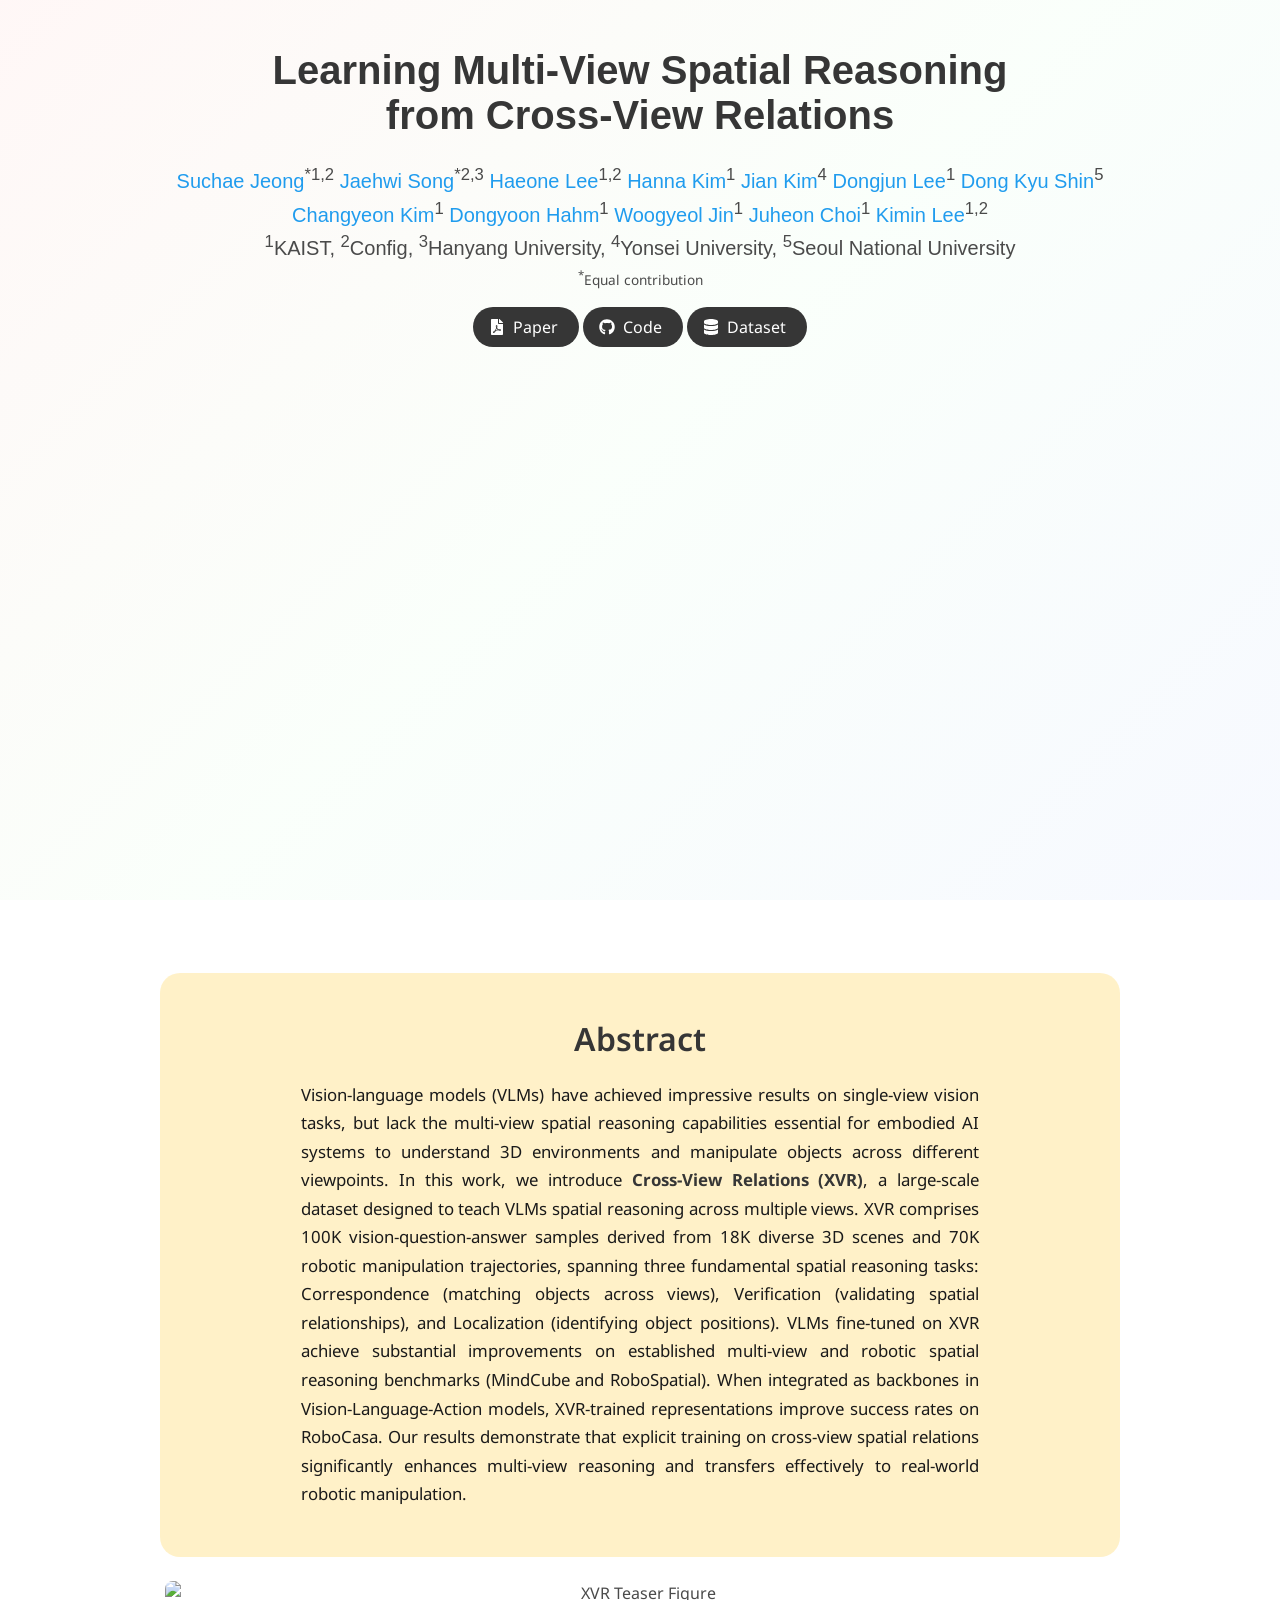
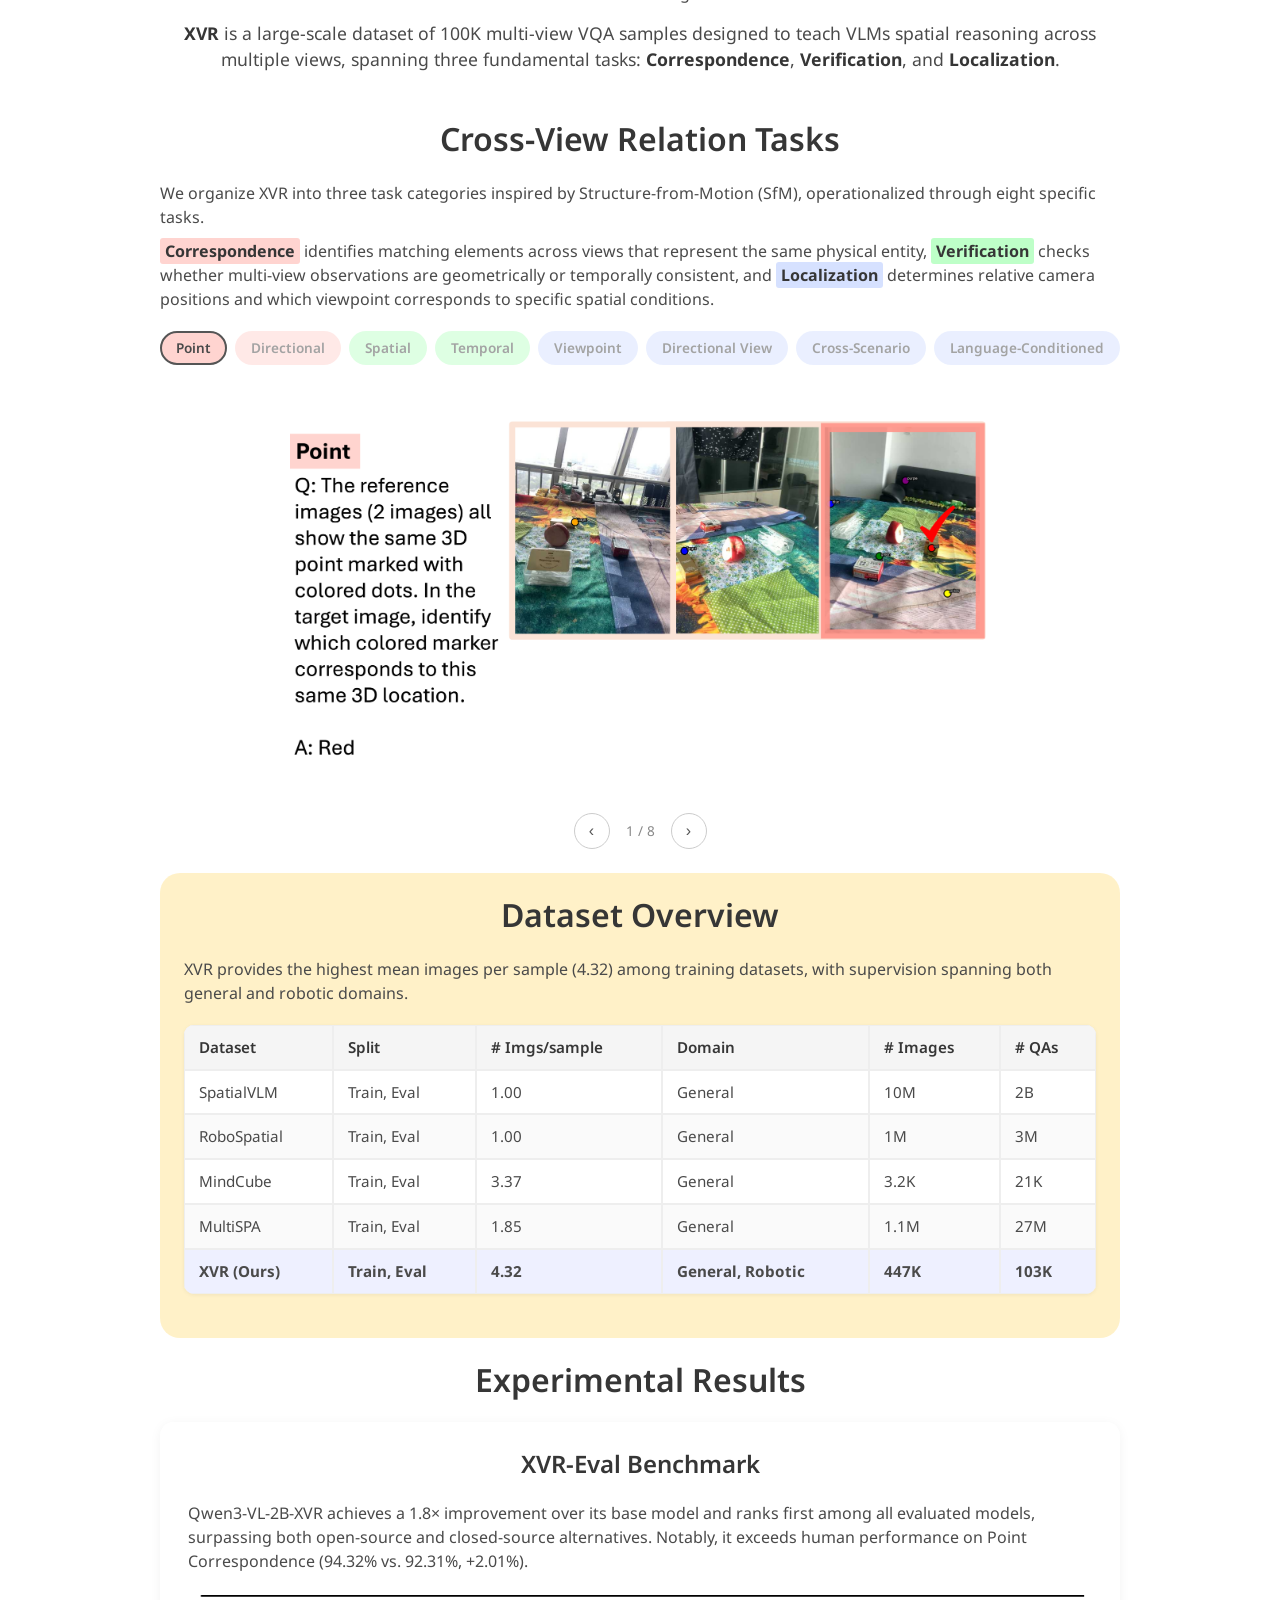
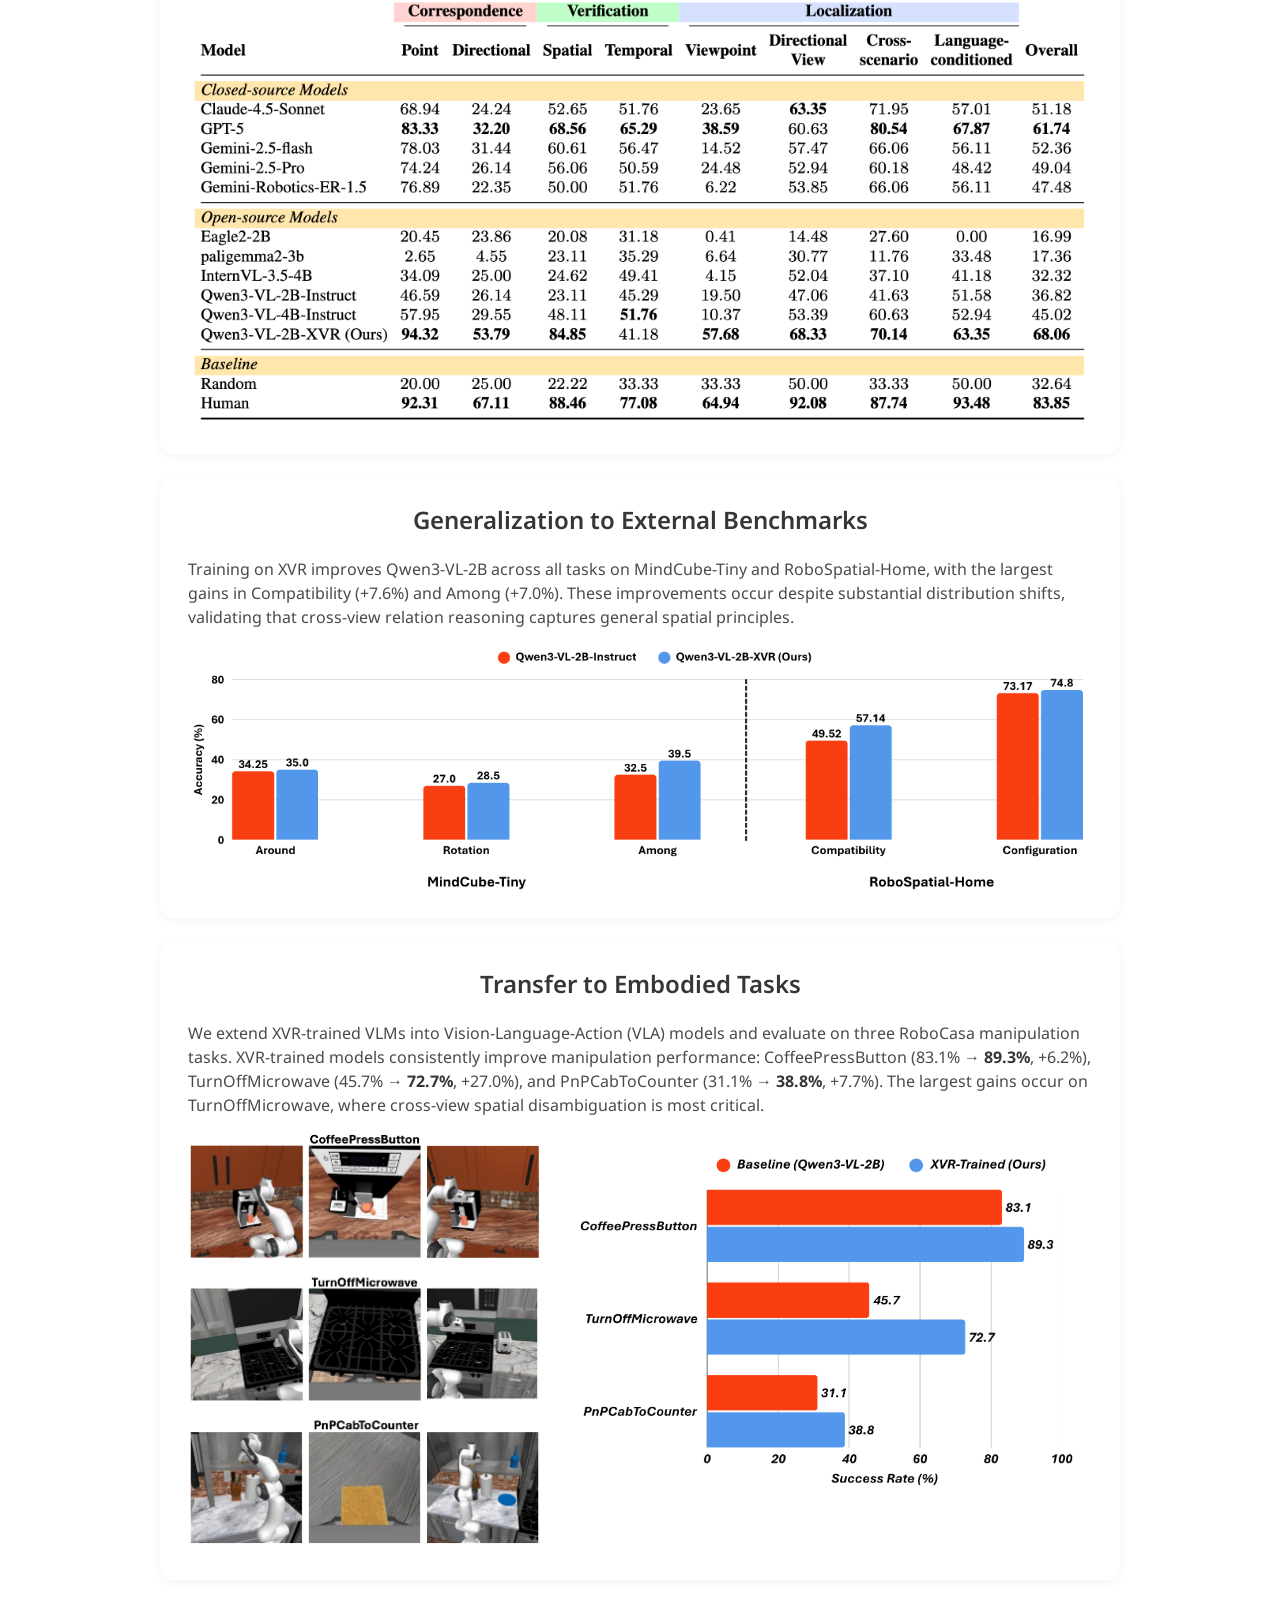
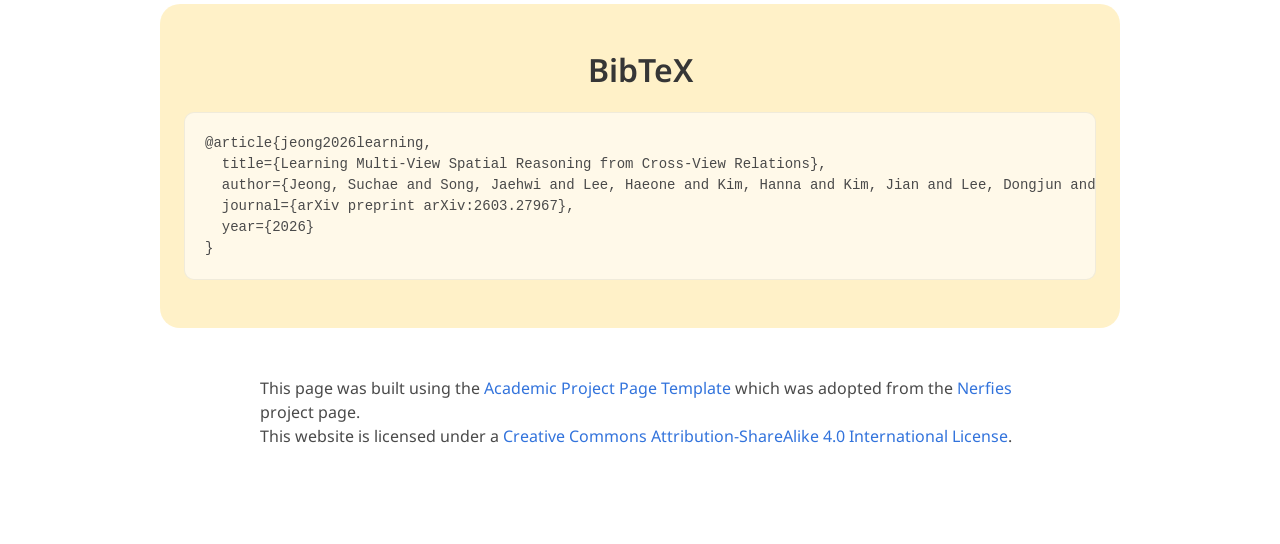
==== commit 9550e6e7: "refactor: move teaser section between abstract and tasks" ====
--- a/index.html
+++ b/index.html
@@ -483,36 +483,6 @@
       </div>
     </section>
     <!-- End Video Section -->
-
-    <!-- Teaser Section -->
-    <section class="hero is-small">
-      <div class="hero-body">
-        <div class="container is-max-desktop has-text-centered">
-          <img
-            src="static/images/teaser.png"
-            alt="XVR Teaser Figure"
-            style="
-              display: block;
-              margin: 0 auto;
-              width: 100%;
-              height: auto;
-              max-width: 950px;
-            "
-          />
-          <p
-            class="has-text-centered"
-            style="margin-top: 15px; font-size: 1.1em"
-          >
-            <strong>XVR</strong> is a large-scale dataset of 100K multi-view VQA
-            samples designed to teach VLMs spatial reasoning across multiple
-            views, spanning three fundamental tasks:
-            <strong>Correspondence</strong>, <strong>Verification</strong>, and
-            <strong>Localization</strong>.
-          </p>
-        </div>
-      </div>
-    </section>
-    <!-- End Teaser Section -->
     </div>
 
     <!-- Abstract -->
@@ -551,6 +521,36 @@
       </div>
     </section>
     <!-- End Abstract -->
+
+    <!-- Teaser Section -->
+    <section class="hero is-small">
+      <div class="hero-body">
+        <div class="container is-max-desktop has-text-centered">
+          <img
+            src="static/images/teaser.png"
+            alt="XVR Teaser Figure"
+            style="
+              display: block;
+              margin: 0 auto;
+              width: 100%;
+              height: auto;
+              max-width: 950px;
+            "
+          />
+          <p
+            class="has-text-centered"
+            style="margin-top: 15px; font-size: 1.1em"
+          >
+            <strong>XVR</strong> is a large-scale dataset of 100K multi-view VQA
+            samples designed to teach VLMs spatial reasoning across multiple
+            views, spanning three fundamental tasks:
+            <strong>Correspondence</strong>, <strong>Verification</strong>, and
+            <strong>Localization</strong>.
+          </p>
+        </div>
+      </div>
+    </section>
+    <!-- End Teaser Section -->
 
     <!-- Cross-View Relation Tasks -->
     <section class="hero is-small fade-section" id="tasks">
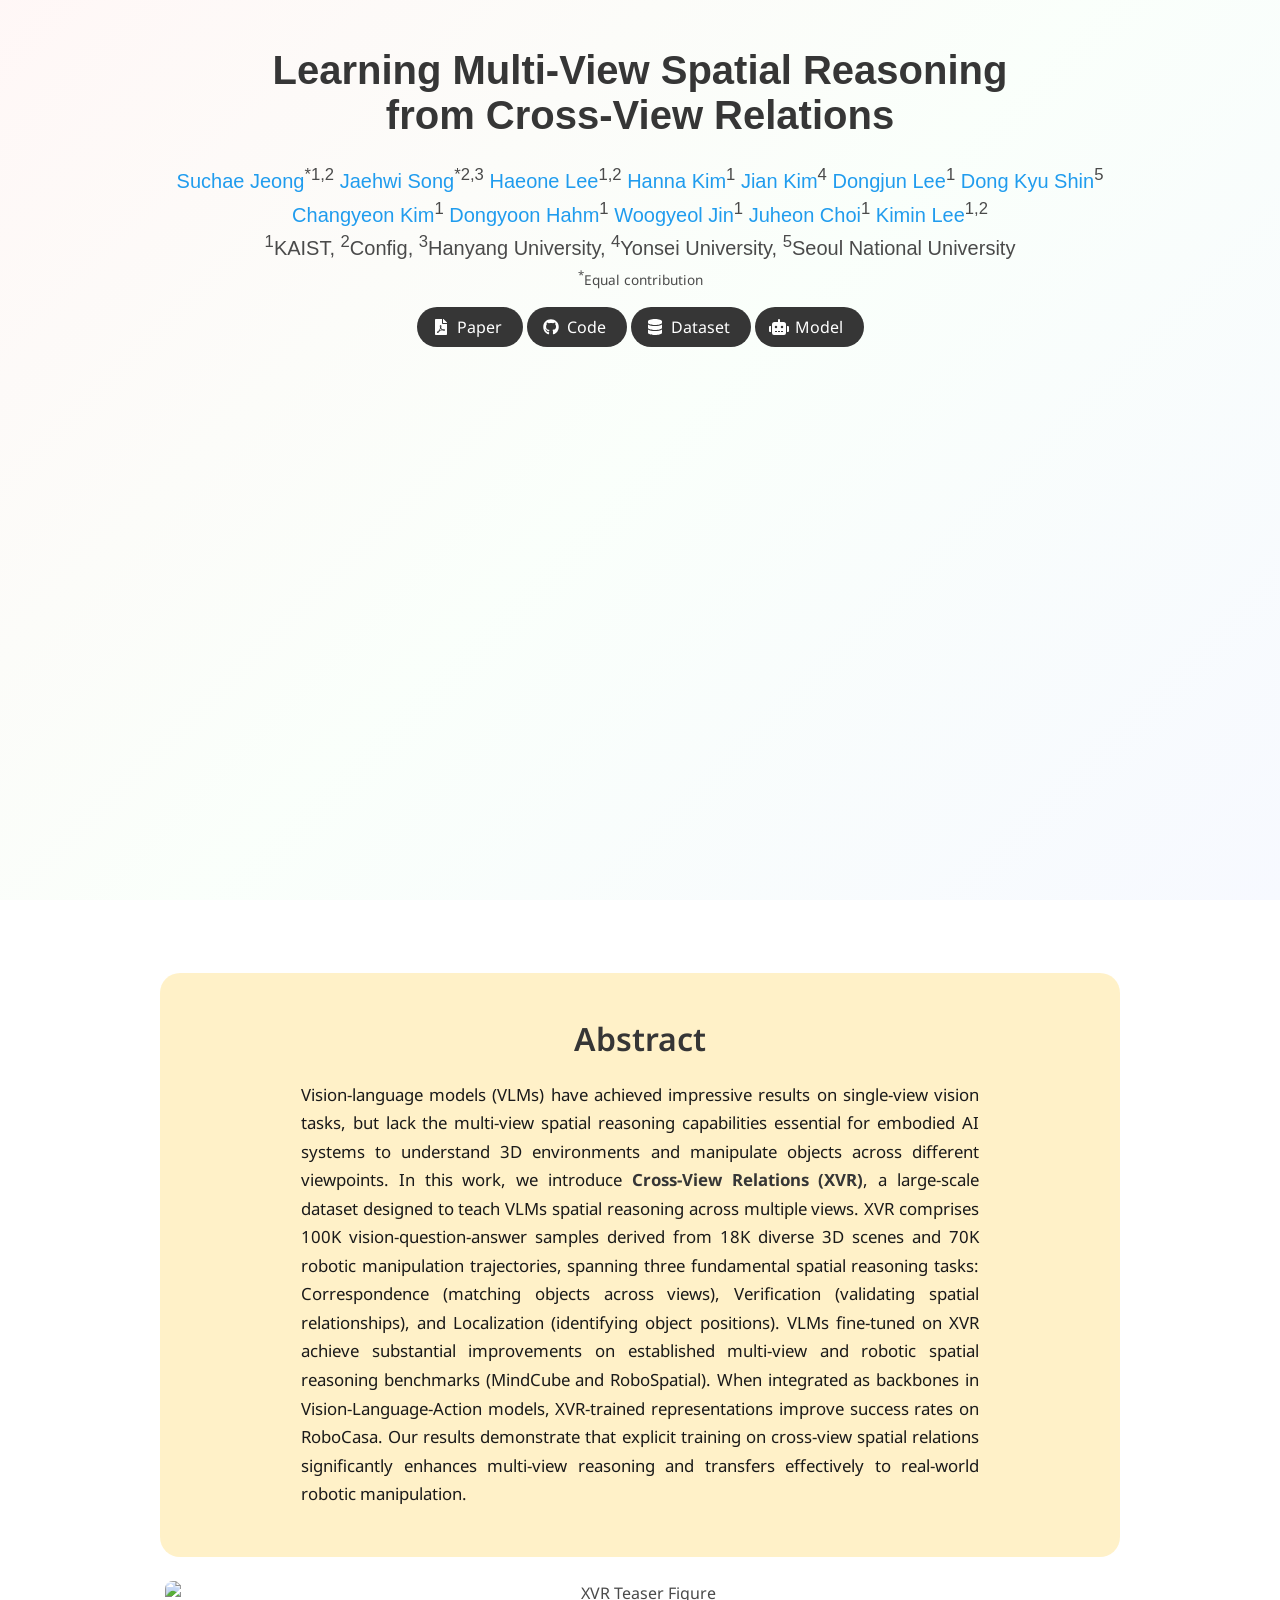
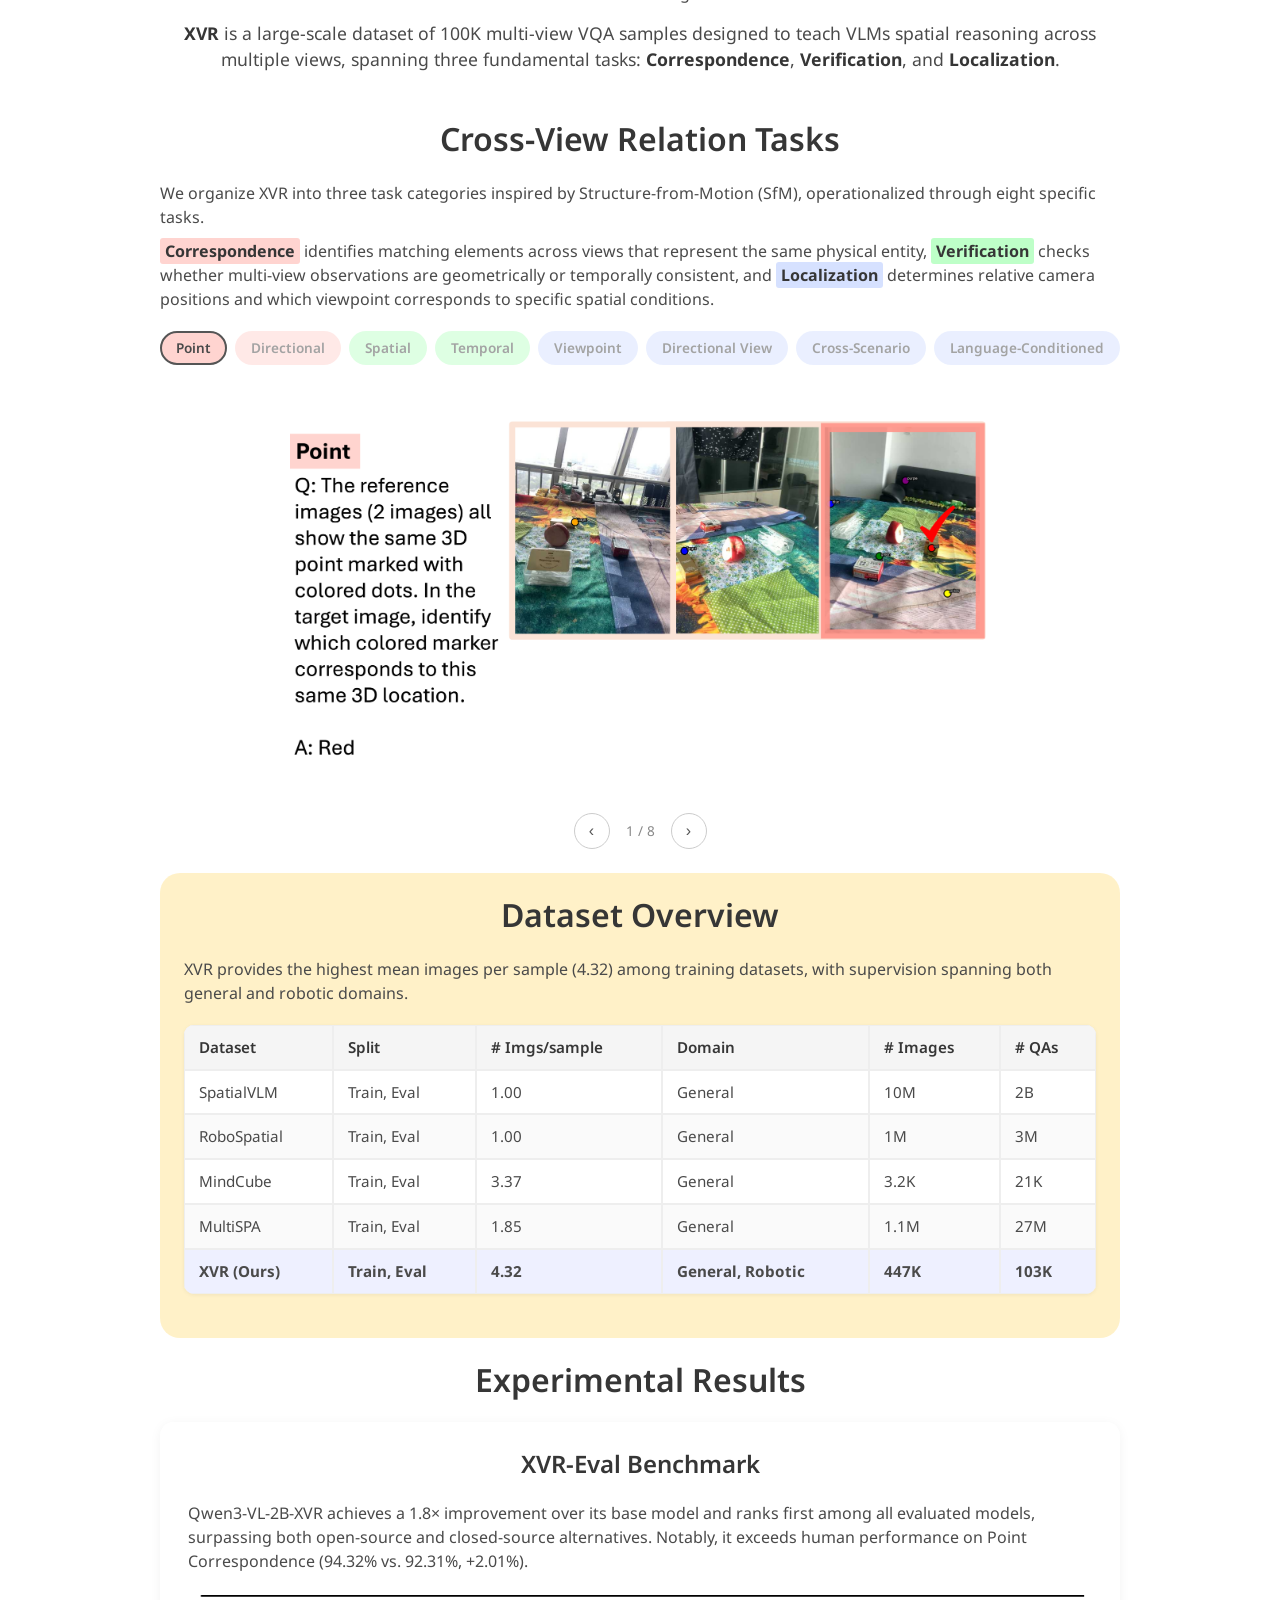
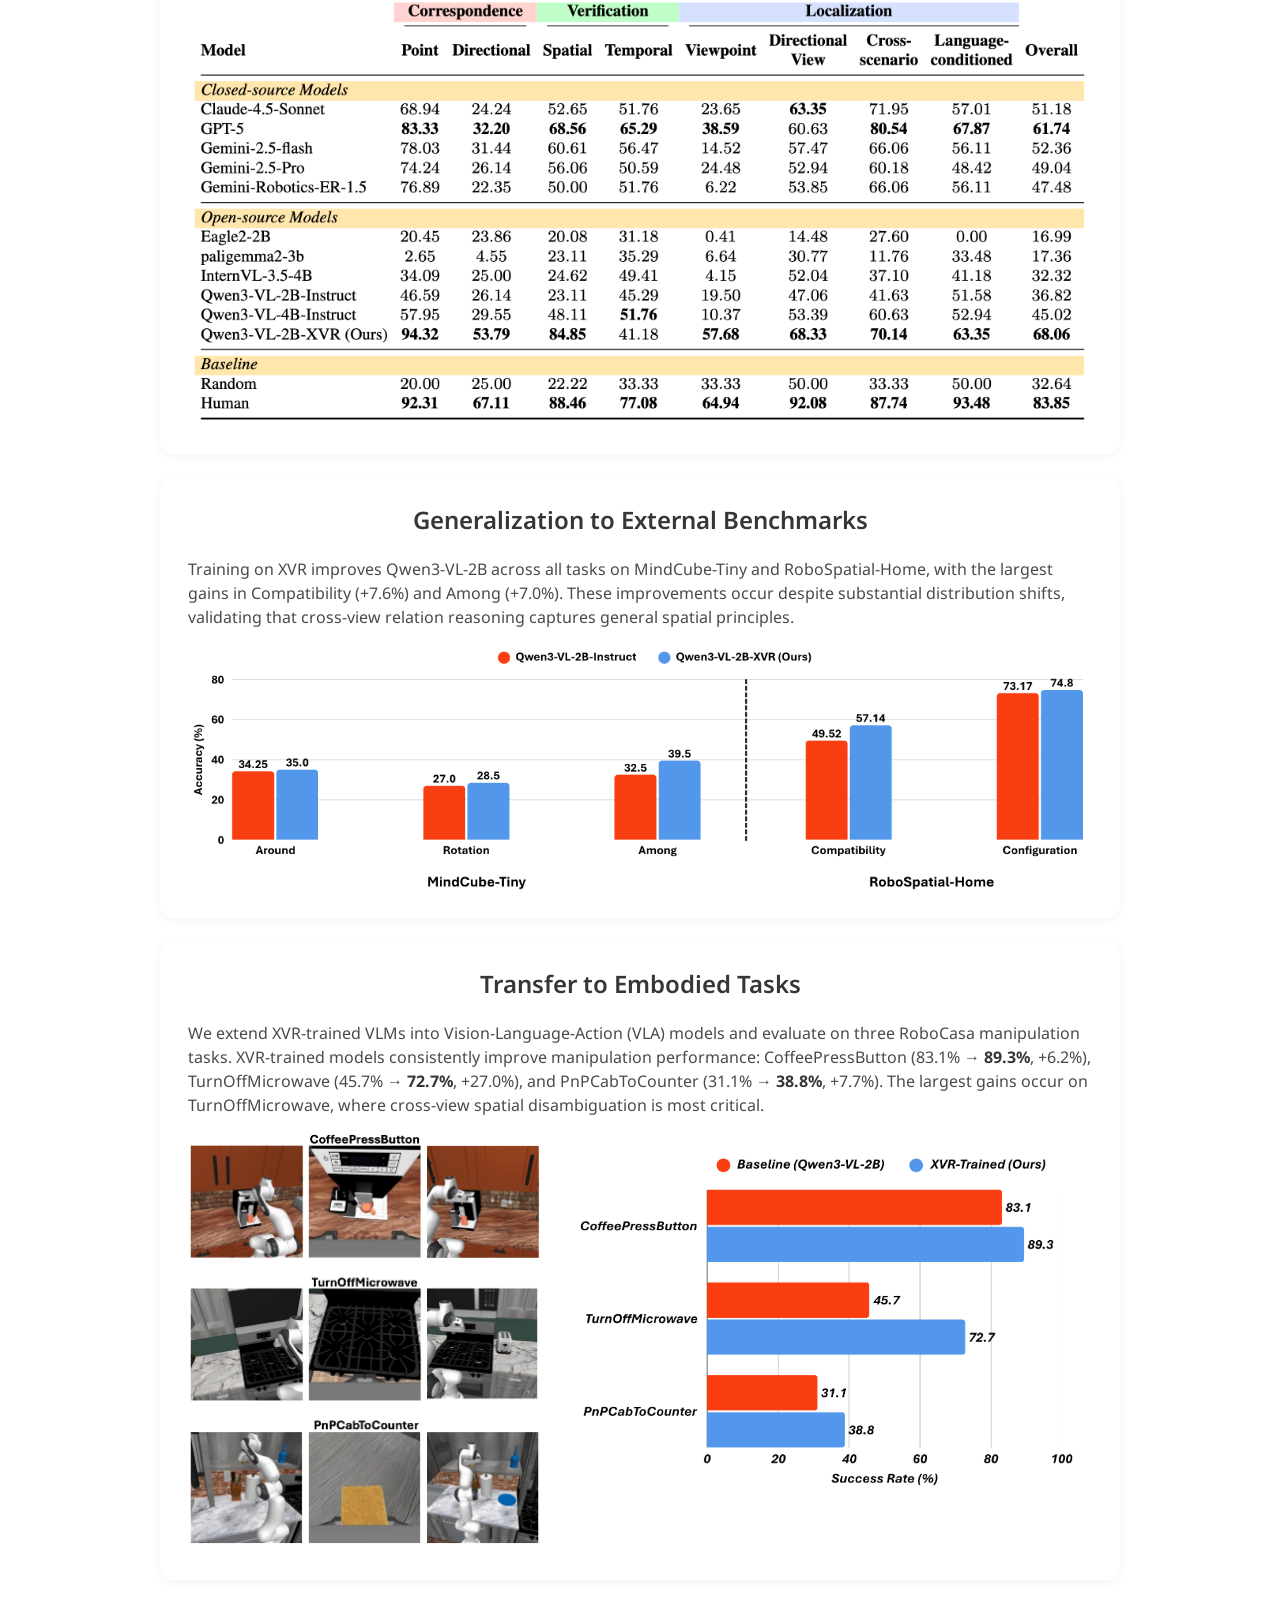
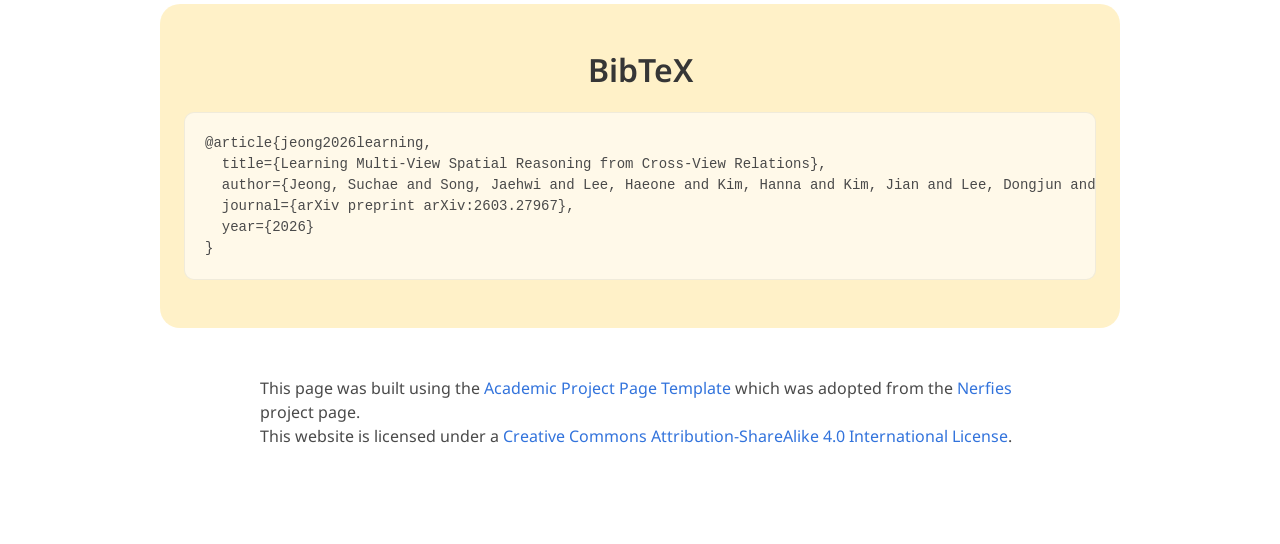
==== commit 7a3d4b98: "feat: model & dataset link" ====
--- a/index.html
+++ b/index.html
@@ -432,11 +432,24 @@
                   <!-- Dataset link -->
                   <span class="link-block">
                     <a
-                      href="https://cross-view-relations.github.io"
+                      href="https://huggingface.co/datasets/Jaehwisong/XVR"
+                      target="_blank"
                       class="external-link button is-normal is-rounded is-dark"
                     >
                       <span class="icon"><i class="fas fa-database"></i></span>
                       <span>Dataset</span>
+                    </a>
+                  </span>
+
+                  <!-- Model link -->
+                  <span class="link-block">
+                    <a
+                      href="https://huggingface.co/Jaehwisong/Qwen3-VL-2B-XVR"
+                      target="_blank"
+                      class="external-link button is-normal is-rounded is-dark"
+                    >
+                      <span class="icon"><i class="fas fa-robot"></i></span>
+                      <span>Model</span>
                     </a>
                   </span>
                 </div>
@@ -465,7 +478,7 @@
             "
           >
             <iframe
-              src="https://www.youtube.com/embed/HHJIFCg8jKc"
+              src="https://www.youtube.com/embed/CB2--QaD7k4?si=nmSbWu1R3PxBlRtT"
               title="XVR Video"
               frameborder="0"
               allow="accelerometer; autoplay; clipboard-write; encrypted-media; gyroscope; picture-in-picture; web-share"
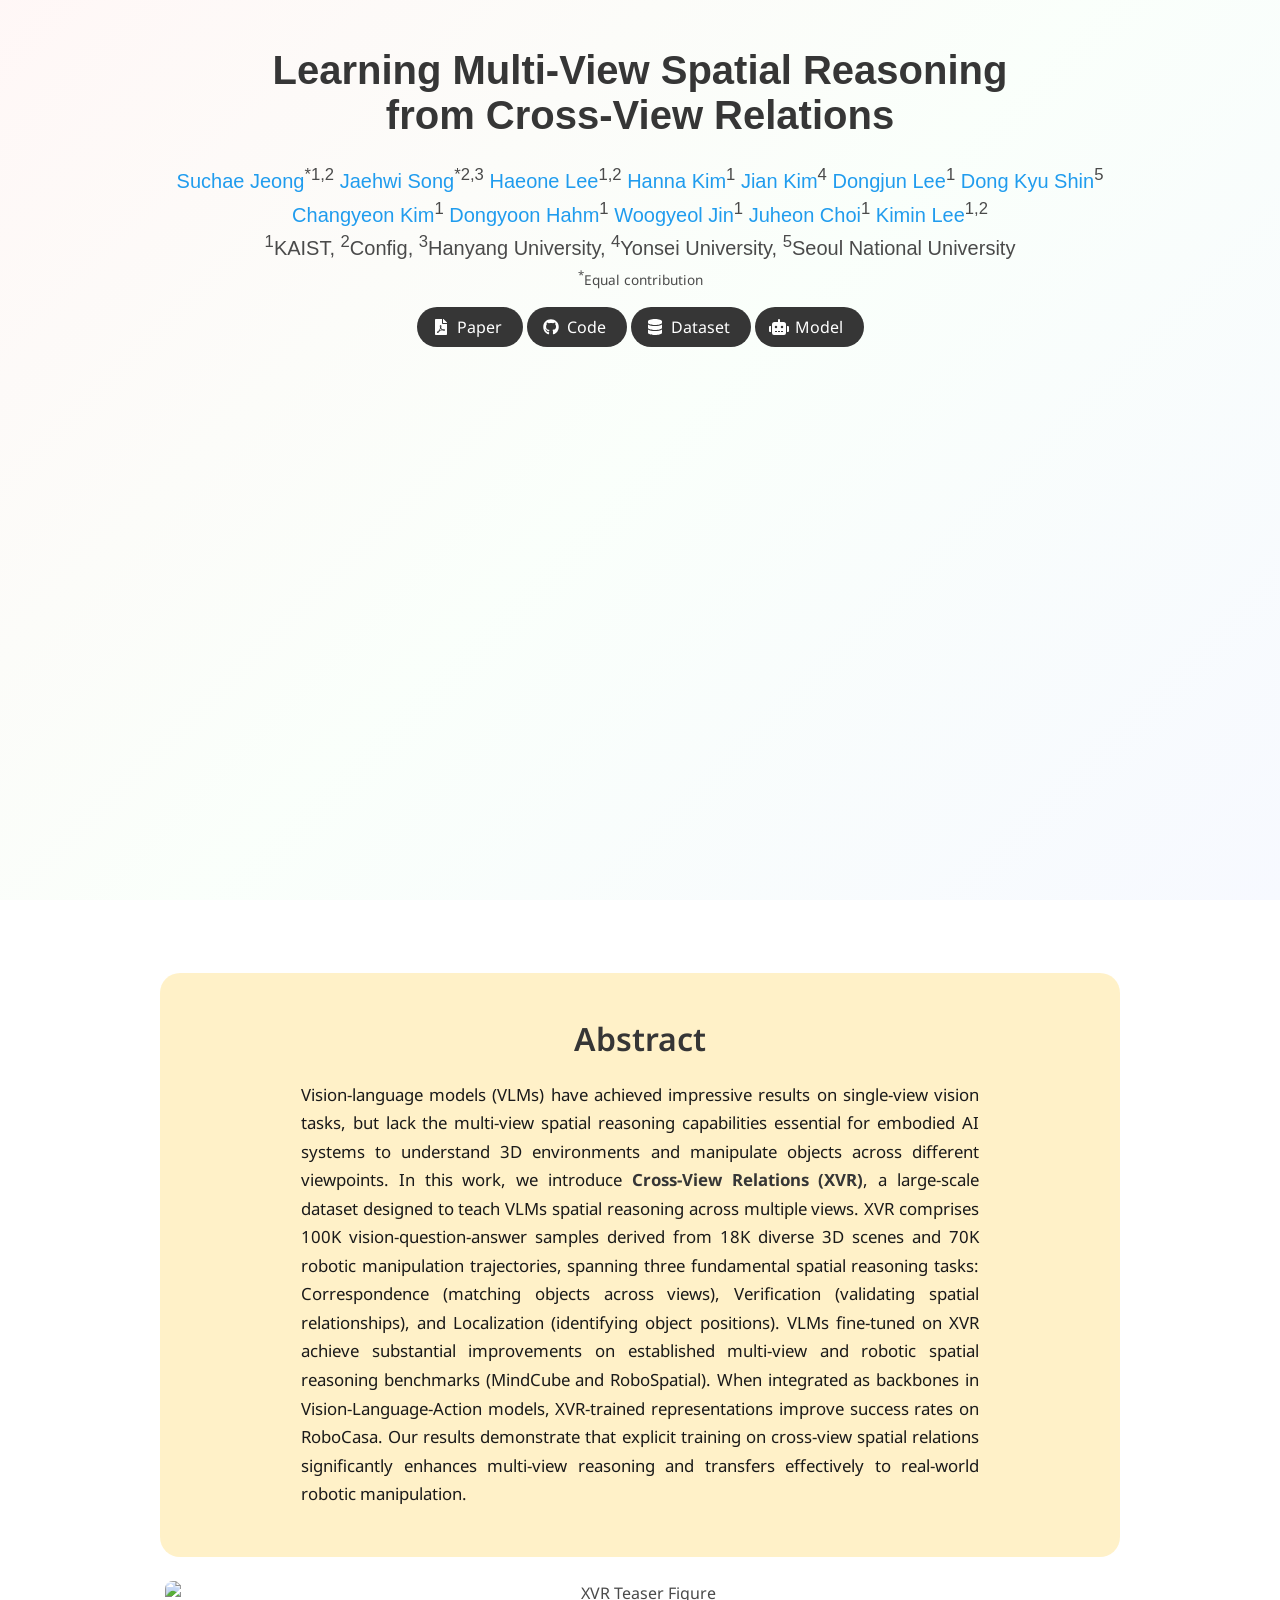
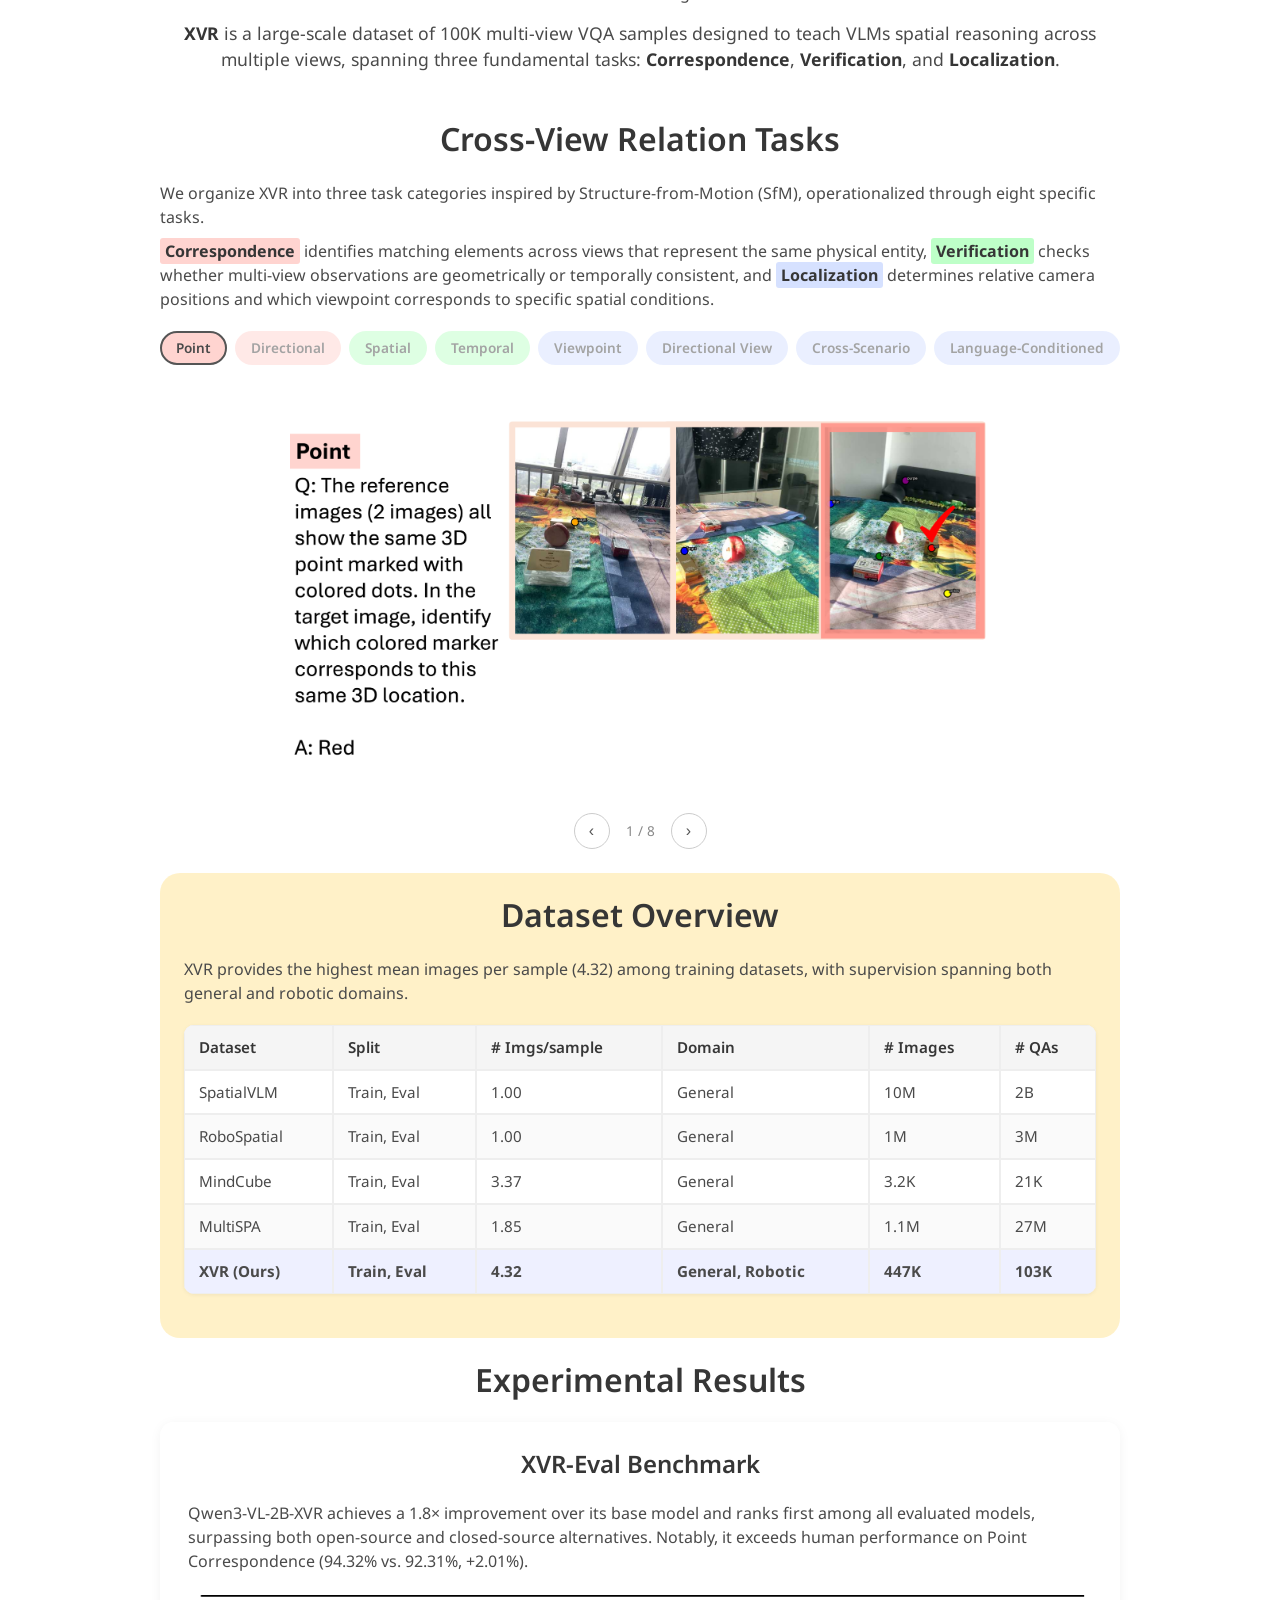
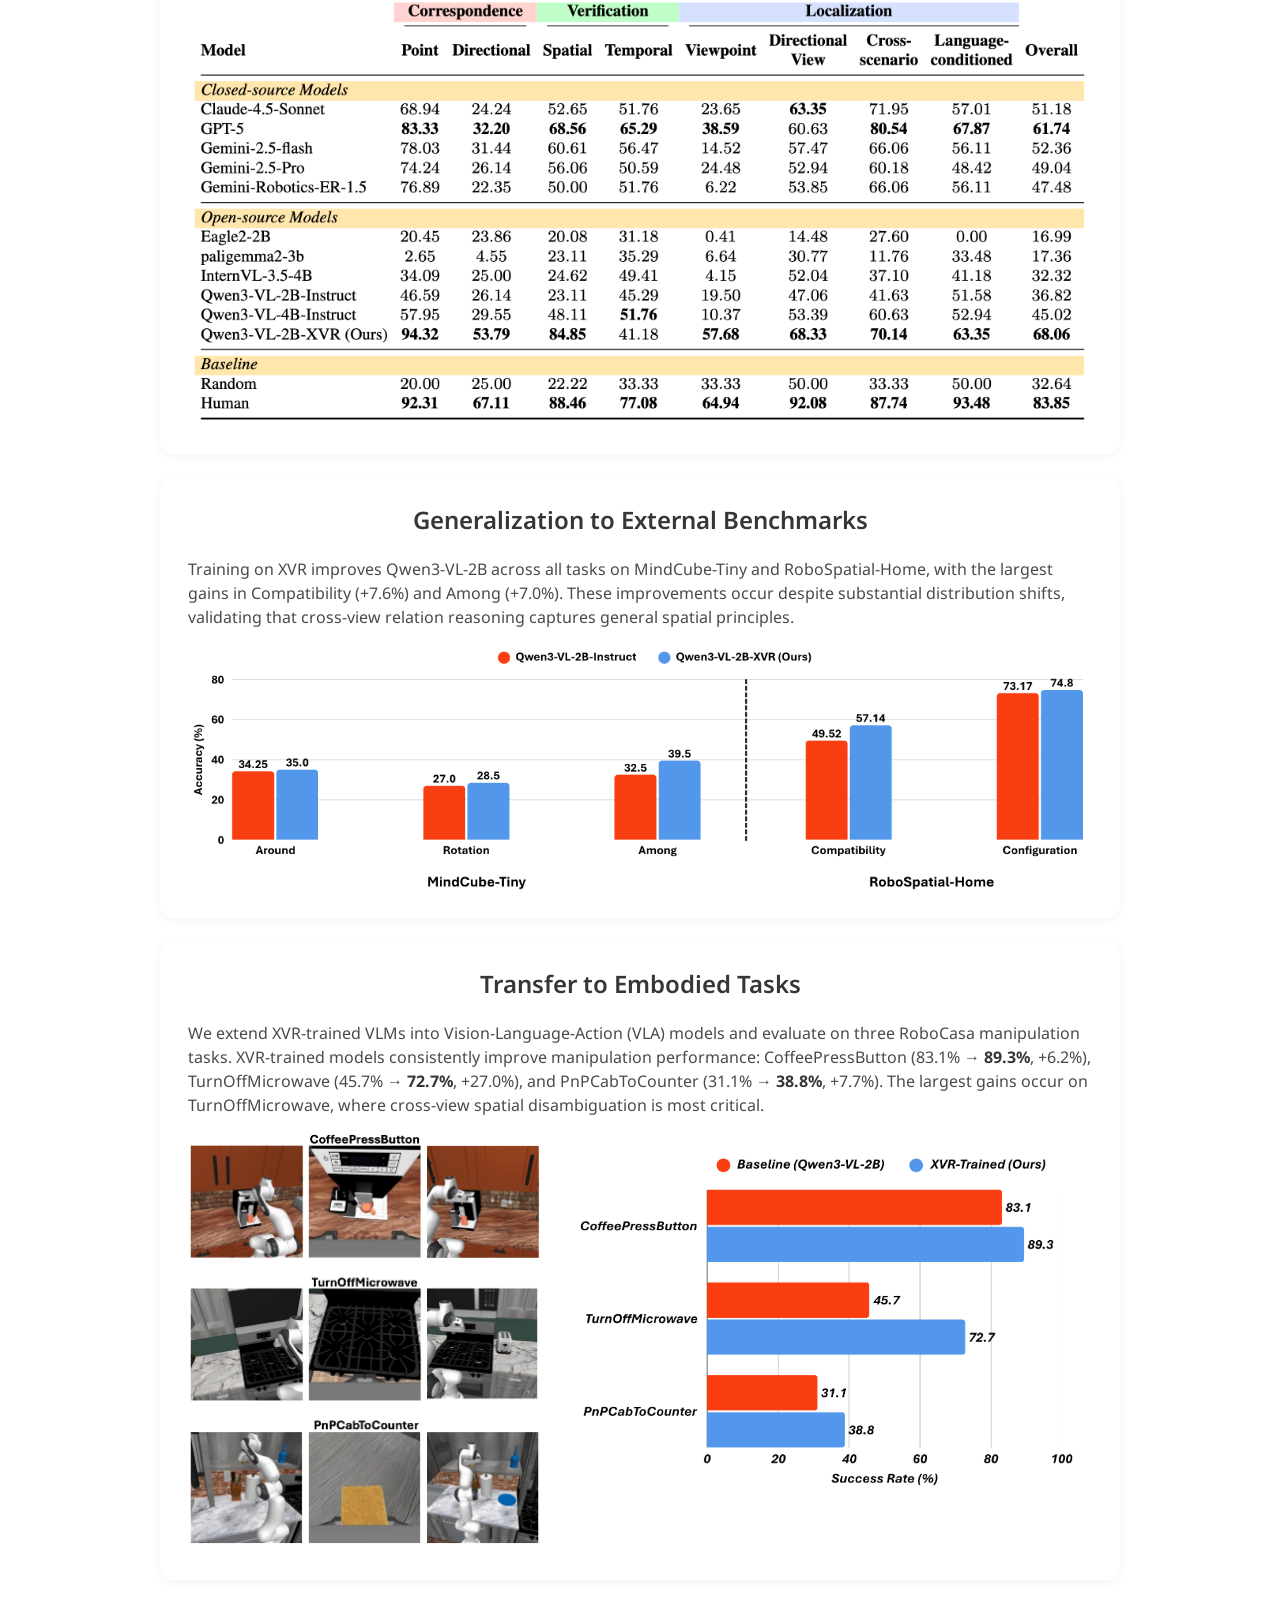
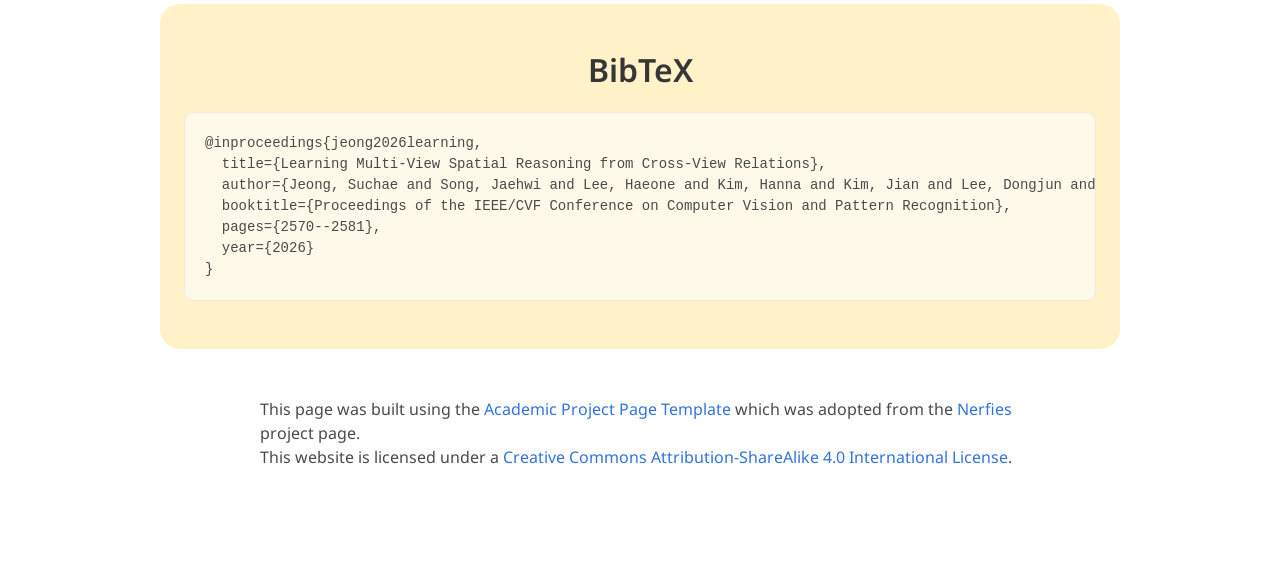
==== commit f10ff685: "Update paper link and change citation type in BibTeX" ====
--- a/index.html
+++ b/index.html
@@ -407,7 +407,7 @@
                   <!-- Paper link -->
                   <span class="link-block">
                     <a
-                      href="https://arxiv.org/pdf/2603.27967"
+                      href="https://openaccess.thecvf.com/content/CVPR2026/papers/Jeong_Learning_Multi-View_Spatial_Reasoning_from_Cross-View_Relations_CVPR_2026_paper.pdf"
                       target="_blank"
                       class="external-link button is-normal is-rounded is-dark"
                     >
@@ -421,7 +421,7 @@
                   <!-- Code link -->
                   <span class="link-block">
                     <a
-                      href="https://github.com/songjaehwi/XVR"
+                      href="https://github.com/cross-view-relations/cross-view-relations"
                       class="external-link button is-normal is-rounded is-dark"
                     >
                       <span class="icon"><i class="fab fa-github"></i></span>
@@ -786,10 +786,11 @@
     <section class="section card-section" id="BibTeX">
       <div class="container is-max-desktop">
         <h2 class="title">BibTeX</h2>
-        <pre><code>@article{jeong2026learning,
+        <pre><code>@inproceedings{jeong2026learning,
   title={Learning Multi-View Spatial Reasoning from Cross-View Relations},
   author={Jeong, Suchae and Song, Jaehwi and Lee, Haeone and Kim, Hanna and Kim, Jian and Lee, Dongjun and Shin, Dong Kyu and Kim, Changyeon and Hahm, Dongyoon and Jin, Woogyeol and others},
-  journal={arXiv preprint arXiv:2603.27967},
+  booktitle={Proceedings of the IEEE/CVF Conference on Computer Vision and Pattern Recognition},
+  pages={2570--2581},
   year={2026}
 }</code></pre>
       </div>
